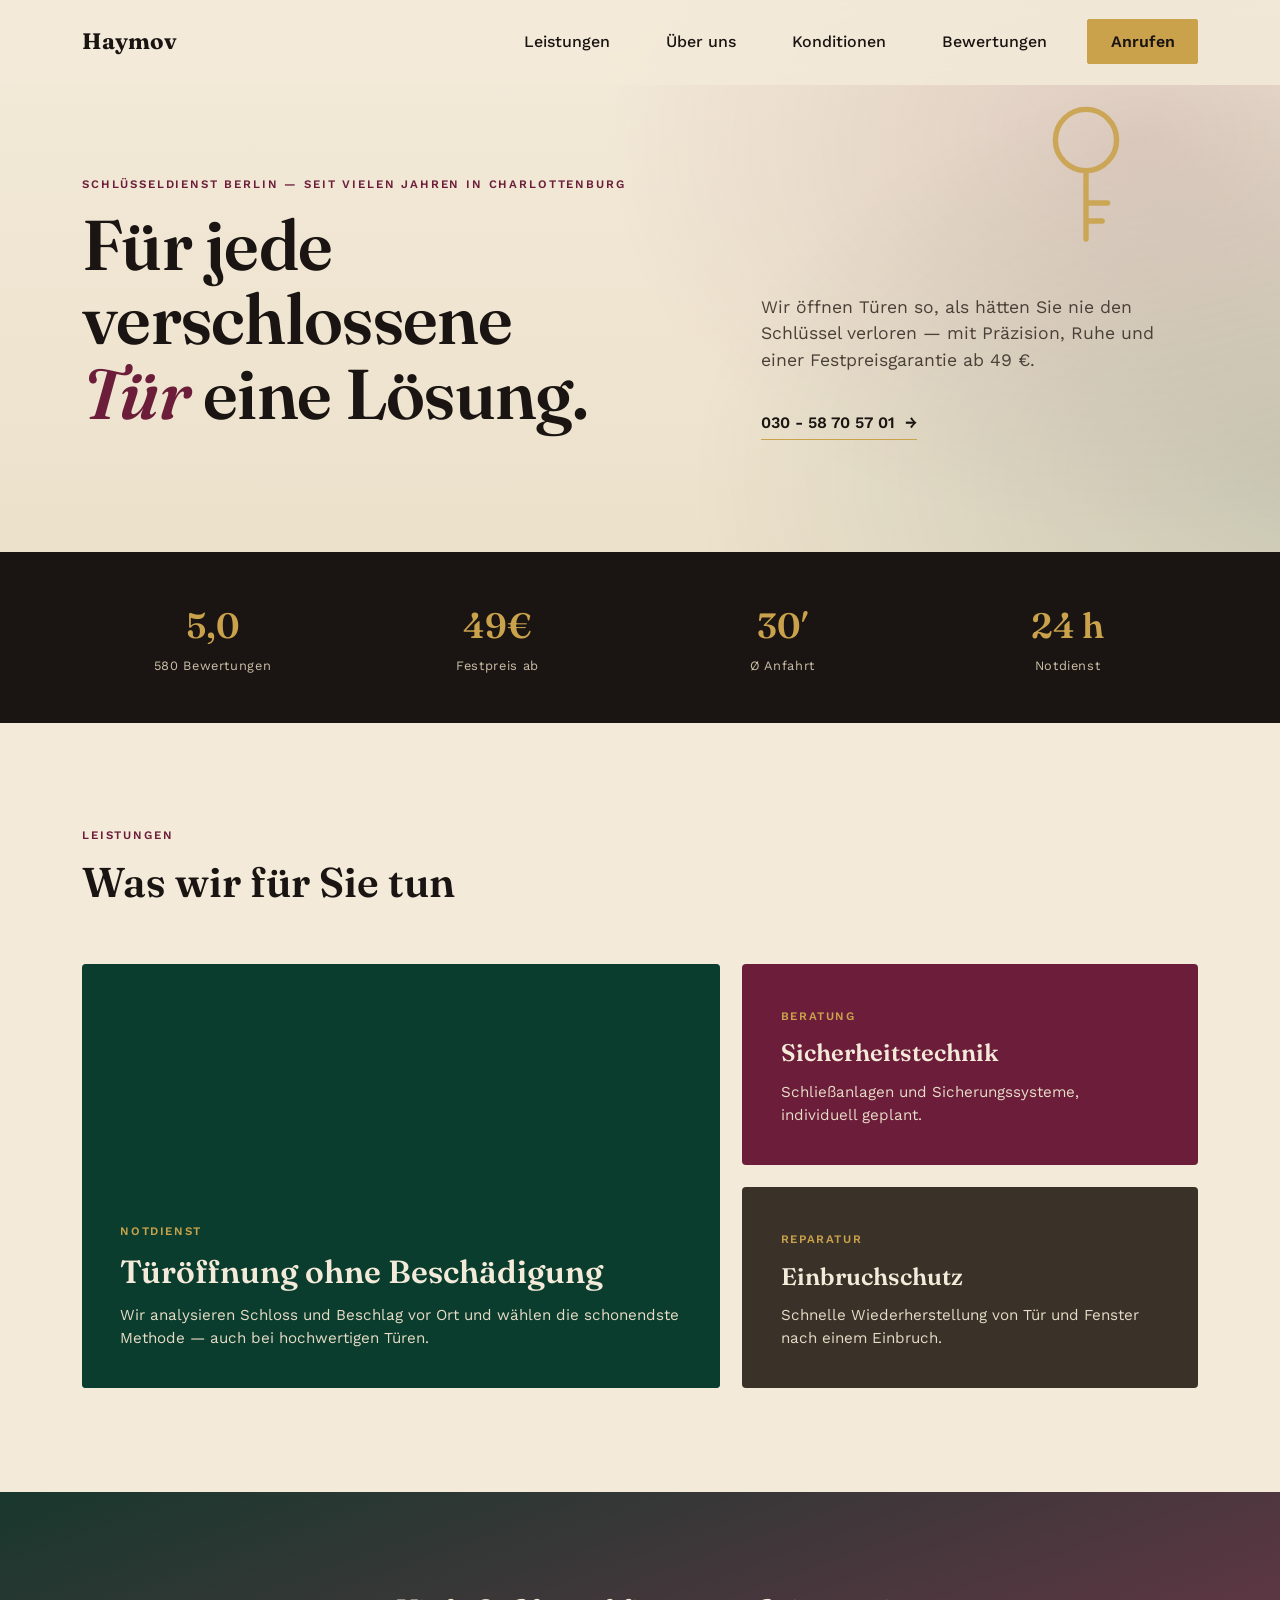
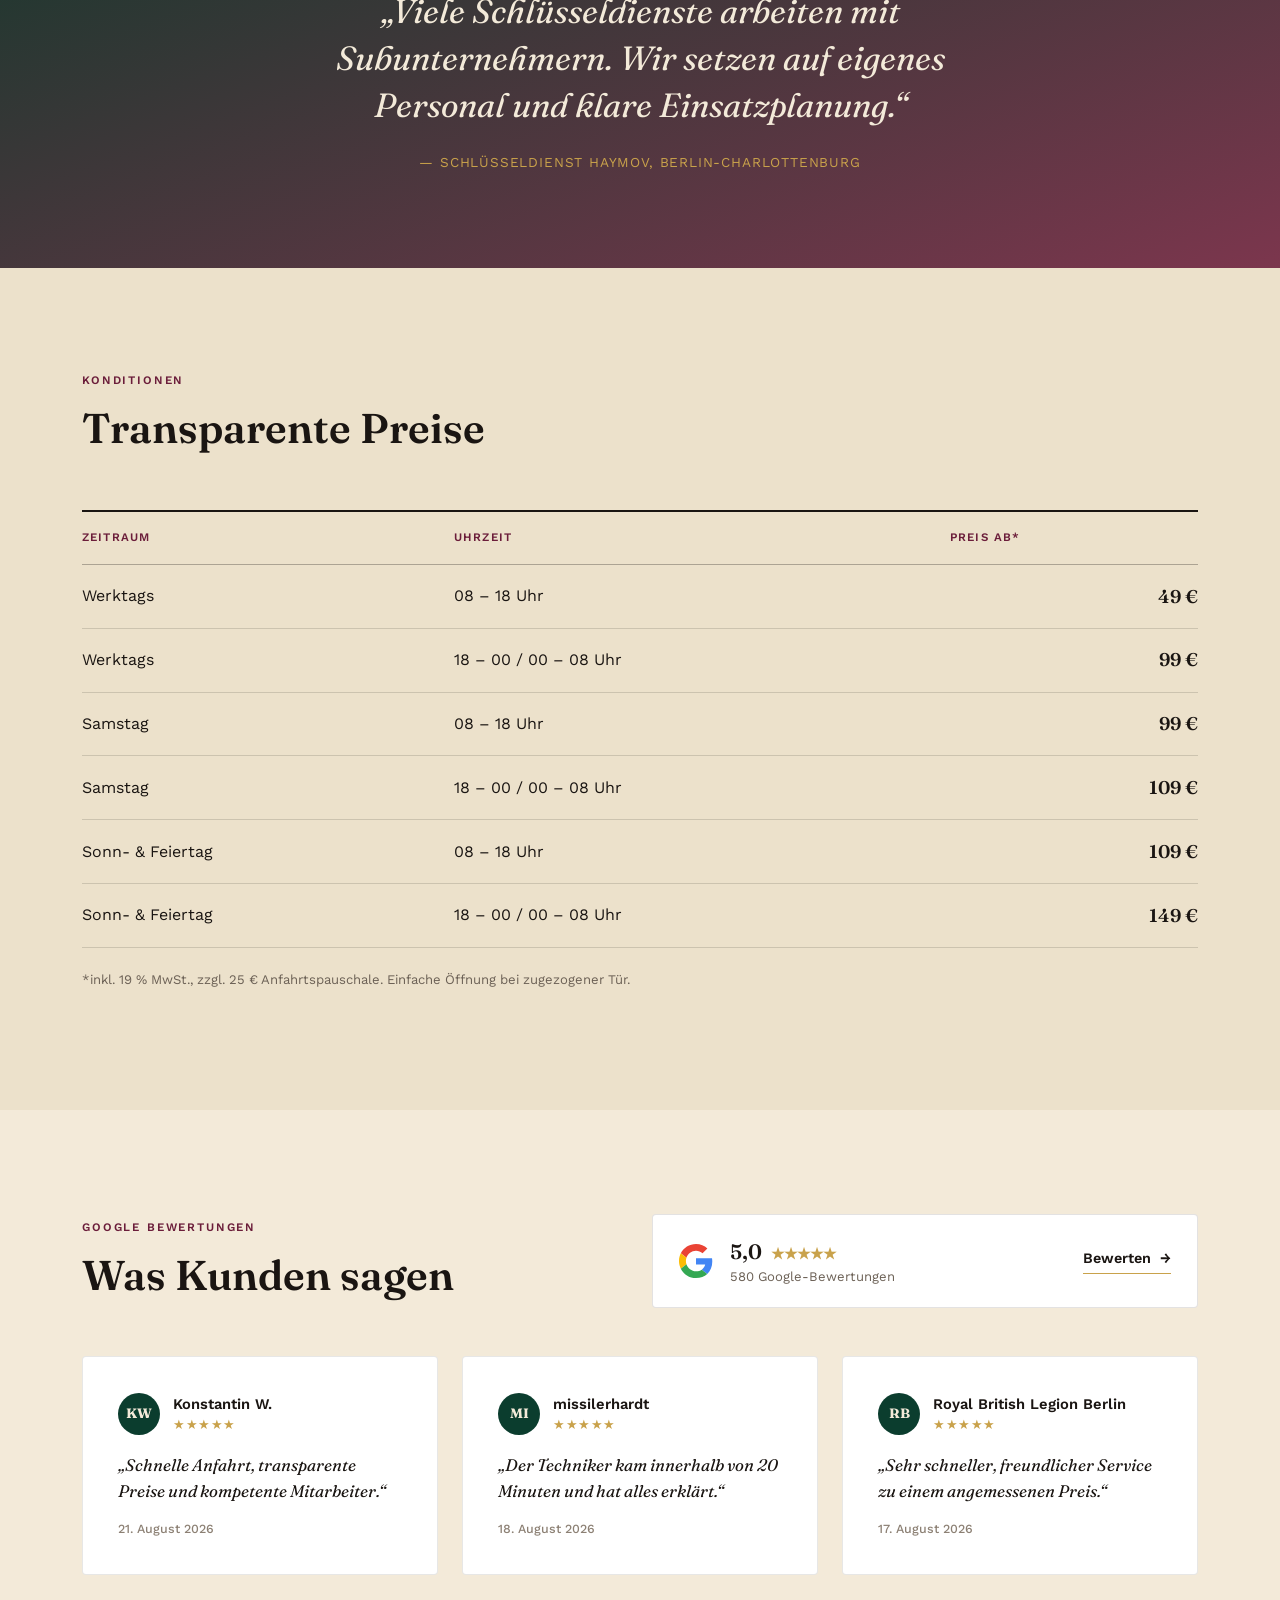
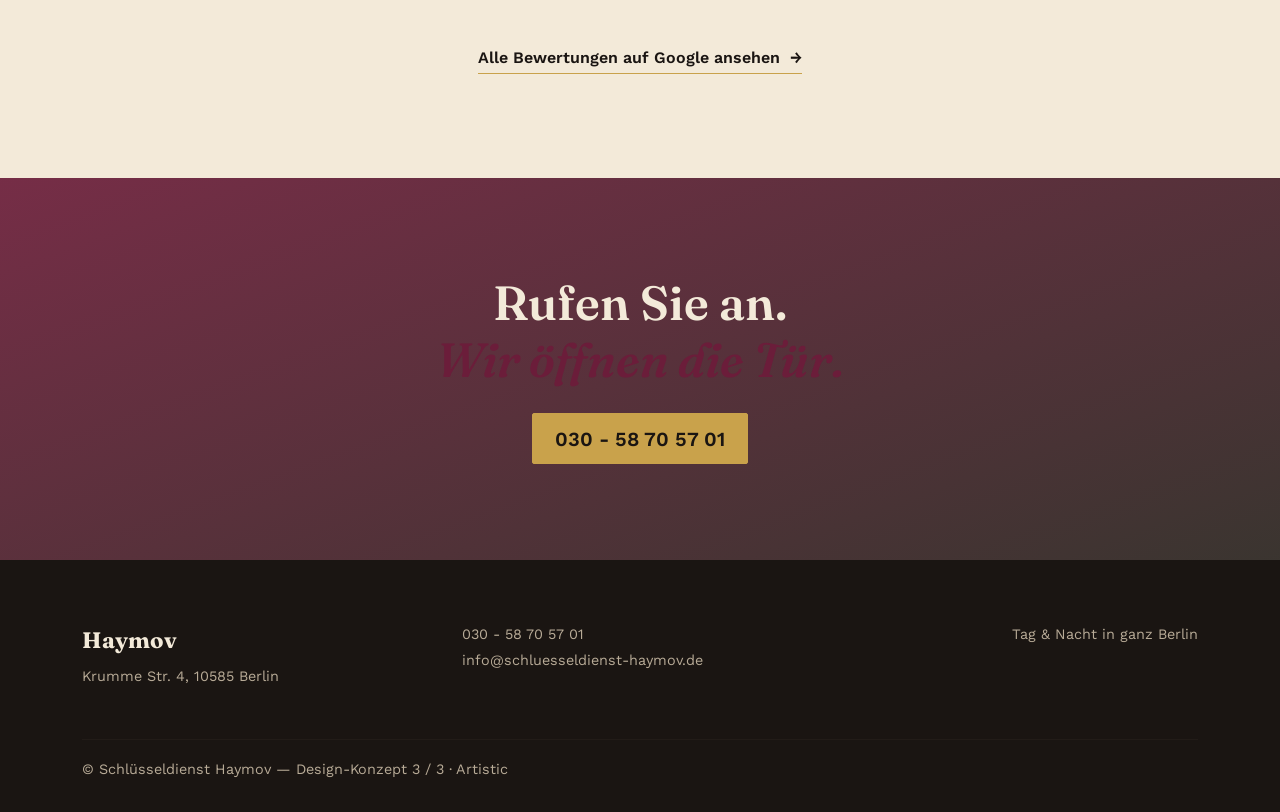
==== index.html @ ad220ab3 "Add files via upload" ====
<!doctype html>
<html lang="de">
<head>
<meta charset="UTF-8">
<meta name="viewport" content="width=device-width, initial-scale=1">
<title>Haymov — Der Schlüsseldienst für Berlin</title>
<link rel="preconnect" href="https://fonts.googleapis.com">
<link href="https://fonts.googleapis.com/css2?family=Fraunces:opsz,wght@9..144,400;9..144,600;9..144,700&family=Work+Sans:wght@400;500;600&display=swap" rel="stylesheet">
<link href="https://cdn.jsdelivr.net/npm/bootstrap@5.3.3/dist/css/bootstrap.min.css" rel="stylesheet">
<link rel="stylesheet" href="style.css">
</head>
<body>

<nav class="navbar navbar-expand-lg fixed-top nav-art" id="mainNav">
  <div class="container">
    <a class="navbar-brand" href="#top">Haymov</a>
    <button class="navbar-toggler" type="button" data-bs-toggle="collapse" data-bs-target="#navMenu">
      <span class="navbar-toggler-icon"></span>
    </button>
    <div class="collapse navbar-collapse" id="navMenu">
      <ul class="navbar-nav ms-auto align-items-lg-center gap-lg-4">
        <li class="nav-item"><a class="nav-link" href="#leistungen">Leistungen</a></li>
        <li class="nav-item"><a class="nav-link" href="#geschichte">Über uns</a></li>
        <li class="nav-item"><a class="nav-link" href="#preise">Konditionen</a></li>
        <li class="nav-item"><a class="nav-link" href="#bewertungen">Bewertungen</a></li>
        <li class="nav-item"><a class="btn btn-gold" href="tel:+493058705701">Anrufen</a></li>
      </ul>
    </div>
  </div>
</nav>

<!-- HERO -->
<header id="top" class="hero-art">
  <div class="hero-art-photo" style="background-image:url('https://commons.wikimedia.org/wiki/Special:FilePath/Reichstag_Berlin.jpg?width=1800');"></div>
  <div class="hero-art-bg" id="parallaxBg"></div>
  <div class="container hero-art-inner">
    <div class="row align-items-end g-5">
      <div class="col-lg-7 fade-up">
        <p class="kicker">Schlüsseldienst Berlin — seit vielen Jahren in Charlottenburg</p>
        <h1 class="display-title">Für jede<br>verschlossene<br><em>Tür</em> eine Lösung.</h1>
      </div>
      <div class="col-lg-5 fade-up delay-1">
        <p class="hero-art-desc">Wir öffnen Türen so, als hätten Sie nie den Schlüssel verloren — mit Präzision, Ruhe und einer Festpreisgarantie ab 49&nbsp;€.</p>
        <a href="tel:+493058705701" class="link-arrow">030 - 58 70 57 01 <span>→</span></a>
      </div>
    </div>
  </div>
  <div class="hero-key-mark" aria-hidden="true">
    <svg viewBox="0 0 200 200" class="key-draw">
      <circle cx="70" cy="70" r="34" fill="none" stroke="currentColor" stroke-width="6" class="draw-path"/>
      <path d="M70 104 L70 180 M70 140 L94 140 M70 160 L88 160" fill="none" stroke="currentColor" stroke-width="6" stroke-linecap="round" class="draw-path draw-path--delay"/>
    </svg>
  </div>
</header>

<!-- MARKER STRIP -->
<section class="marker-strip">
  <div class="container">
    <div class="row text-center gy-4">
      <div class="col-6 col-md-3 fade-up"><div class="marker-num">5,0</div><div class="marker-label">580 Bewertungen</div></div>
      <div class="col-6 col-md-3 fade-up delay-1"><div class="marker-num">49€</div><div class="marker-label">Festpreis ab</div></div>
      <div class="col-6 col-md-3 fade-up delay-2"><div class="marker-num">30′</div><div class="marker-label">Ø Anfahrt</div></div>
      <div class="col-6 col-md-3 fade-up delay-3"><div class="marker-num">24 h</div><div class="marker-label">Notdienst</div></div>
    </div>
  </div>
</section>

<!-- SERVICES BENTO -->
<section id="leistungen" class="section-art">
  <div class="container">
    <div class="row mb-5">
      <div class="col-lg-6 fade-up">
        <p class="kicker">Leistungen</p>
        <h2 class="section-title-art">Was wir für Sie tun</h2>
      </div>
    </div>
    <div class="bento">
      <div class="bento-item bento-large bento-photo fade-up" style="background-image:url('https://commons.wikimedia.org/wiki/Special:FilePath/Fernsehturm,_Berlin,_160402,_ako.jpg?width=1000');">
        <div class="bento-photo-overlay"></div>
        <div class="bento-photo-content">
          <span class="bento-eyebrow">Notdienst</span>
          <h3>Türöffnung ohne Beschädigung</h3>
          <p>Wir analysieren Schloss und Beschlag vor Ort und wählen die schonendste Methode — auch bei hochwertigen Türen.</p>
        </div>
      </div>
      <div class="bento-item fade-up delay-1">
        <span class="bento-eyebrow">Beratung</span>
        <h3>Sicherheitstechnik</h3>
        <p>Schließanlagen und Sicherungssysteme, individuell geplant.</p>
      </div>
      <div class="bento-item fade-up delay-2">
        <span class="bento-eyebrow">Reparatur</span>
        <h3>Einbruchschutz</h3>
        <p>Schnelle Wiederherstellung von Tür und Fenster nach einem Einbruch.</p>
      </div>
    </div>
  </div>
</section>

<!-- STORY / QUOTE -->
<section id="geschichte" class="quote-art" style="background-image:url('https://commons.wikimedia.org/wiki/Special:FilePath/Berlin_Brandenburger_Tor_Nacht.jpg?width=1800');">
  <div class="quote-art-overlay"></div>
  <div class="container quote-art-inner">
    <div class="row justify-content-center">
      <div class="col-lg-8 text-center fade-up">
        <p class="pull-quote">„Viele Schlüsseldienste arbeiten mit Subunternehmern. Wir setzen auf eigenes Personal und klare Einsatzplanung.“</p>
        <span class="quote-attr">— Schlüsseldienst Haymov, Berlin-Charlottenburg</span>
      </div>
    </div>
  </div>
</section>

<!-- PRICING MENU -->
<section id="preise" class="section-art alt">
  <div class="container">
    <div class="row mb-5">
      <div class="col-lg-6 fade-up">
        <p class="kicker">Konditionen</p>
        <h2 class="section-title-art">Transparente Preise</h2>
      </div>
    </div>
    <div class="menu-card fade-up">
      <div class="menu-row menu-row--head">
        <span>Zeitraum</span><span>Uhrzeit</span><span>Preis ab*</span>
      </div>
      <div class="menu-row"><span>Werktags</span><span>08 – 18 Uhr</span><span class="menu-price">49&nbsp;€</span></div>
      <div class="menu-row"><span>Werktags</span><span>18 – 00 / 00 – 08 Uhr</span><span class="menu-price">99&nbsp;€</span></div>
      <div class="menu-row"><span>Samstag</span><span>08 – 18 Uhr</span><span class="menu-price">99&nbsp;€</span></div>
      <div class="menu-row"><span>Samstag</span><span>18 – 00 / 00 – 08 Uhr</span><span class="menu-price">109&nbsp;€</span></div>
      <div class="menu-row"><span>Sonn- &amp; Feiertag</span><span>08 – 18 Uhr</span><span class="menu-price">109&nbsp;€</span></div>
      <div class="menu-row"><span>Sonn- &amp; Feiertag</span><span>18 – 00 / 00 – 08 Uhr</span><span class="menu-price">149&nbsp;€</span></div>
    </div>
    <p class="menu-note fade-up">*inkl. 19&nbsp;% MwSt., zzgl. 25&nbsp;€ Anfahrtspauschale. Einfache Öffnung bei zugezogener Tür.</p>
  </div>
</section>

<!-- GOOGLE REVIEWS -->
<section id="bewertungen" class="section-art">
  <div class="container">
    <div class="row mb-5 align-items-end">
      <div class="col-lg-6 fade-up">
        <p class="kicker">Google Bewertungen</p>
        <h2 class="section-title-art">Was Kunden sagen</h2>
      </div>
      <div class="col-lg-6 fade-up delay-1">
        <div class="google-summary-art">
          <svg class="google-g" viewBox="0 0 48 48" aria-hidden="true">
            <path fill="#EA4335" d="M24 9.5c3.54 0 6.71 1.22 9.21 3.6l6.85-6.85C35.9 2.38 30.47 0 24 0 14.62 0 6.51 5.38 2.56 13.22l7.98 6.19C12.43 13.72 17.74 9.5 24 9.5z"/>
            <path fill="#4285F4" d="M46.98 24.55c0-1.57-.15-3.09-.38-4.55H24v9.02h12.94c-.58 2.9-2.26 5.36-4.78 7.18l7.73 6c4.51-4.18 7.09-10.36 7.09-17.65z"/>
            <path fill="#FBBC05" d="M10.53 28.59c-.48-1.45-.76-2.99-.76-4.59s.27-3.14.76-4.59l-7.98-6.19C.92 16.46 0 20.12 0 24c0 3.88.92 7.54 2.56 10.78l7.97-6.19z"/>
            <path fill="#34A853" d="M24 48c6.48 0 11.93-2.13 15.89-5.81l-7.73-6c-2.15 1.45-4.92 2.3-8.16 2.3-6.26 0-11.57-4.22-13.47-9.91l-7.98 6.19C6.51 42.62 14.62 48 24 48z"/>
          </svg>
          <div>
            <div class="gs-art-score">5,0 <span>★★★★★</span></div>
            <div class="gs-art-count">580 Google-Bewertungen</div>
          </div>
          <a href="https://search.google.com/local/writereview?placeid=ChIJo_2DoH9RqEcRGI7gB70TUlk" target="_blank" rel="noopener" class="link-arrow small-arrow">Bewerten <span>→</span></a>
        </div>
      </div>
    </div>
    <div class="row g-4">
      <div class="col-md-4 fade-up">
        <div class="testi-card">
          <div class="testi-head">
            <div class="testi-avatar">KW</div>
            <div>
              <div class="testi-name">Konstantin W.</div>
              <div class="testi-stars">★★★★★</div>
            </div>
          </div>
          <p>„Schnelle Anfahrt, transparente Preise und kompetente Mitarbeiter.“</p>
          <span class="testi-date">21. August 2026</span>
        </div>
      </div>
      <div class="col-md-4 fade-up delay-1">
        <div class="testi-card">
          <div class="testi-head">
            <div class="testi-avatar">MI</div>
            <div>
              <div class="testi-name">missilerhardt</div>
              <div class="testi-stars">★★★★★</div>
            </div>
          </div>
          <p>„Der Techniker kam innerhalb von 20 Minuten und hat alles erklärt.“</p>
          <span class="testi-date">18. August 2026</span>
        </div>
      </div>
      <div class="col-md-4 fade-up delay-2">
        <div class="testi-card">
          <div class="testi-head">
            <div class="testi-avatar">RB</div>
            <div>
              <div class="testi-name">Royal British Legion Berlin</div>
              <div class="testi-stars">★★★★★</div>
            </div>
          </div>
          <p>„Sehr schneller, freundlicher Service zu einem angemessenen Preis.“</p>
          <span class="testi-date">17. August 2026</span>
        </div>
      </div>
    </div>
    <div class="text-center mt-5 fade-up">
      <a href="https://search.google.com/local/reviews?placeid=ChIJo_2DoH9RqEcRGI7gB70TUlk" target="_blank" rel="noopener" class="link-arrow">Alle Bewertungen auf Google ansehen <span>→</span></a>
    </div>
  </div>
</section>

<!-- CTA -->
<section class="cta-art" style="background-image:url('https://commons.wikimedia.org/wiki/Special:FilePath/Berlin_Skyline_voll.jpg?width=1600');">
  <div class="cta-art-overlay"></div>
  <div class="container text-center fade-up cta-art-inner">
    <h2>Rufen Sie an.<br><em>Wir öffnen die Tür.</em></h2>
    <a href="tel:+493058705701" class="btn btn-gold btn-lg mt-3">030 - 58 70 57 01</a>
  </div>
</section>

<footer class="footer-art">
  <div class="container">
    <div class="row gy-4">
      <div class="col-md-4">
        <div class="navbar-brand mb-2">Haymov</div>
        <p class="fmuted-art">Krumme Str. 4, 10585 Berlin</p>
      </div>
      <div class="col-md-4">
        <p class="fmuted-art mb-1">030 - 58 70 57 01</p>
        <p class="fmuted-art">info@schluesseldienst-haymov.de</p>
      </div>
      <div class="col-md-4 text-md-end">
        <p class="fmuted-art">Tag &amp; Nacht in ganz Berlin</p>
      </div>
    </div>
    <hr>
    <p class="fmuted-art small mb-0">© Schlüsseldienst Haymov — Design-Konzept 3 / 3 · Artistic</p>
  </div>
</footer>

<script src="https://cdn.jsdelivr.net/npm/bootstrap@5.3.3/dist/js/bootstrap.bundle.min.js"></script>
<script src="script.js"></script>
</body>
</html>
---- style.css ----
:root{
  --emerald:#0b3d2e;
  --emerald-deep:#082a20;
  --burgundy:#6b1d3a;
  --gold:#c9a24b;
  --cream:#f3ead9;
  --ink:#1a1512;
}
*{box-sizing:border-box;}
html{scroll-behavior:smooth;}
body{
  background:var(--cream); color:var(--ink);
  font-family:'Work Sans',sans-serif;
}
h1,h2,h3,.display-title,.navbar-brand{font-family:'Fraunces',serif;}
em{font-style:italic; color:var(--burgundy);}

.kicker{
  text-transform:uppercase; letter-spacing:.16em; font-size:.72rem; font-weight:600;
  color:var(--burgundy); margin-bottom:.9rem;
}

/* NAV */
.nav-art{background:rgba(243,234,217,.88); backdrop-filter:blur(10px); padding:1.2rem 0; border-bottom:1px solid transparent; transition:.3s;}
.nav-art.scrolled{border-color:rgba(26,21,18,.12);}
.navbar-brand{font-weight:700; font-size:1.4rem; color:var(--ink)!important;}
.nav-link{color:var(--ink)!important; font-weight:500; margin:0 .5rem;}
.nav-link:hover{color:var(--burgundy)!important;}
.btn-gold{background:var(--gold); color:var(--ink)!important; border-radius:2px; padding:.6rem 1.4rem; font-weight:600; transition:.3s; border:1px solid var(--gold);}
.btn-gold:hover{background:transparent; color:var(--ink)!important;}

/* HERO */
.hero-art{position:relative; padding:11rem 0 7rem; overflow:hidden; background:linear-gradient(180deg,var(--cream) 0%, #ece1cb 100%);}
.hero-art-photo{
  position:absolute; inset:0; background-size:cover; background-position:center 30%;
  opacity:.16; filter:sepia(.4) saturate(1.3) hue-rotate(-10deg);
  -webkit-mask-image:linear-gradient(100deg, transparent, rgba(0,0,0,.9) 45%, rgba(0,0,0,.5) 100%);
  mask-image:linear-gradient(100deg, transparent, rgba(0,0,0,.9) 45%, rgba(0,0,0,.5) 100%);
}
.hero-art-bg{
  position:absolute; inset:-10% -10% -10% 40%;
  background:radial-gradient(ellipse at 70% 30%, rgba(107,29,58,.14), transparent 60%),
             radial-gradient(ellipse at 90% 80%, rgba(11,61,46,.16), transparent 55%);
  will-change:transform; z-index:0;
}
.hero-art-inner{position:relative; z-index:1;}
.display-title{font-size:clamp(2.4rem,5.5vw,4.4rem); font-weight:600; line-height:1.06; letter-spacing:-.01em;}
.hero-art-desc{font-size:1.1rem; color:#4a4038; max-width:420px;}
.link-arrow{display:inline-flex; align-items:center; gap:.6rem; margin-top:1.4rem; color:var(--ink); font-weight:600; text-decoration:none; border-bottom:1.5px solid var(--gold); padding-bottom:.2rem; transition:.25s;}
.link-arrow span{transition:.25s;}
.link-arrow:hover{color:var(--burgundy);}
.link-arrow:hover span{transform:translateX(6px); display:inline-block;}

.hero-key-mark{position:absolute; right:6%; top:14%; width:180px; color:var(--gold); opacity:.9; z-index:0;}
.key-draw{width:100%; overflow:visible;}
.draw-path{stroke-dasharray:220; stroke-dashoffset:220; animation:draw 2.4s ease forwards .3s;}
.draw-path--delay{animation-delay:.9s;}
@keyframes draw{to{stroke-dashoffset:0;}}

/* MARKER STRIP */
.marker-strip{background:var(--ink); color:var(--cream); padding:3rem 0;}
.marker-num{font-family:'Fraunces',serif; font-size:2.2rem; font-weight:600; color:var(--gold);}
.marker-label{font-size:.8rem; letter-spacing:.05em; color:#cbbfa9; margin-top:.2rem;}

/* SECTIONS */
.section-art{padding:6.5rem 0;}
.section-art.alt{background:#ece1cb;}
.section-title-art{font-size:clamp(1.8rem,3.5vw,2.6rem); font-weight:600;}

/* BENTO */
.bento{display:grid; grid-template-columns:1.4fr 1fr; grid-template-rows:auto auto; gap:1.4rem;}
.bento-large{grid-row:span 2;}
.bento-item{
  background:var(--emerald); color:var(--cream); border-radius:4px; padding:2.4rem;
  position:relative; overflow:hidden; transition:.35s;
}
.bento-item:nth-child(2){background:var(--burgundy);}
.bento-item:nth-child(3){background:#3a3128; color:var(--cream);}
.bento-item:hover{transform:translateY(-6px);}
.bento-photo{background-size:cover; background-position:center; position:relative; padding:0;}
.bento-photo-overlay{
  position:absolute; inset:0;
  background:linear-gradient(180deg, rgba(11,61,46,.35) 0%, rgba(11,61,46,.92) 78%);
}
.bento-photo-content{position:relative; z-index:1; padding:2.4rem; height:100%; display:flex; flex-direction:column; justify-content:flex-end;}
.bento-photo .bento-eyebrow{color:var(--gold);}
.bento-eyebrow{font-size:.72rem; letter-spacing:.14em; text-transform:uppercase; color:var(--gold); font-weight:600;}
.bento-item h3{font-size:1.5rem; margin:.8rem 0; font-weight:600;}
.bento-large h3{font-size:2rem;}
.bento-item p{color:#e7dcc7; font-size:.95rem; margin:0;}
@media(max-width:767px){.bento{grid-template-columns:1fr;} .bento-large{grid-row:auto;}}

/* QUOTE */
.quote-art{position:relative; background-size:cover; background-position:center; padding:6rem 0; overflow:hidden;}
.quote-art-overlay{
  position:absolute; inset:0;
  background:linear-gradient(160deg, rgba(8,42,32,.93), rgba(107,29,58,.88));
}
.quote-art-inner{position:relative; z-index:1; color:var(--cream);}
.pull-quote{font-family:'Fraunces',serif; font-size:clamp(1.4rem,3vw,2.1rem); font-style:italic; line-height:1.4; font-weight:400;}
.quote-attr{display:block; margin-top:1.4rem; color:var(--gold); font-size:.85rem; letter-spacing:.06em; text-transform:uppercase;}

/* MENU PRICE CARD */
.menu-card{border-top:2px solid var(--ink);}
.menu-row{display:grid; grid-template-columns:1.2fr 1.6fr .8fr; padding:1.1rem 0; border-bottom:1px solid rgba(26,21,18,.15); align-items:center;}
.menu-row--head{font-size:.72rem; text-transform:uppercase; letter-spacing:.1em; color:var(--burgundy); font-weight:600; border-bottom:1px solid rgba(26,21,18,.3);}
.menu-price{font-family:'Fraunces',serif; font-weight:600; font-size:1.15rem; text-align:right;}
.menu-note{color:#6b6055; font-size:.82rem; margin-top:1.4rem;}
@media(max-width:576px){.menu-row{grid-template-columns:1fr 1fr; row-gap:.2rem;} .menu-price{grid-column:1/3; text-align:left;}}

/* GOOGLE REVIEWS */
.google-summary-art{
  display:flex; align-items:center; gap:1.1rem; flex-wrap:wrap;
  background:#fff; border:1px solid rgba(26,21,18,.12); border-radius:4px; padding:1.3rem 1.6rem;
}
.google-summary-art .google-g{width:34px; height:34px; flex:none;}
.gs-art-score{font-family:'Fraunces',serif; font-weight:600; font-size:1.3rem;}
.gs-art-score span{color:#c9a24b; font-size:.95rem; margin-left:.3rem;}
.gs-art-count{color:#6b6055; font-size:.82rem;}
.link-arrow.small-arrow{margin-left:auto; margin-top:0; font-size:.9rem;}

.testi-card{background:#fff; border:1px solid rgba(26,21,18,.1); border-radius:4px; padding:2.2rem; height:100%; transition:.3s;}
.testi-card:hover{border-color:var(--gold); transform:translateY(-4px);}
.testi-head{display:flex; align-items:center; gap:.8rem; margin-bottom:1.1rem;}
.testi-avatar{
  width:42px; height:42px; border-radius:50%; background:var(--emerald); color:var(--cream);
  display:flex; align-items:center; justify-content:center; font-weight:700; font-size:.85rem; flex:none; font-family:'Fraunces',serif;
}
.testi-name{font-weight:600; font-size:.92rem;}
.testi-stars{color:#c9a24b; font-size:.82rem; letter-spacing:.04em;}
.testi-card p{font-family:'Fraunces',serif; font-size:1.05rem; font-style:italic; line-height:1.55;}
.testi-card span.testi-date{display:block; margin-top:1rem; font-size:.78rem; color:#8c8074; font-weight:500;}

/* CTA */
.cta-art{position:relative; background-size:cover; background-position:center; padding:6rem 0; text-align:center; overflow:hidden;}
.cta-art-overlay{position:absolute; inset:0; background:linear-gradient(160deg, rgba(107,29,58,.92), rgba(26,21,18,.85));}
.cta-art-inner{position:relative; z-index:1; color:var(--cream);}
.cta-art h2{font-size:clamp(2rem,4vw,3rem); font-weight:600; line-height:1.2;}

.footer-art{background:var(--ink); color:var(--cream); padding:4rem 0 2rem;}
.footer-art .navbar-brand{color:var(--cream)!important;}
.fmuted-art{color:#b8ab97; font-size:.9rem;}
.footer-art hr{border-color:#3a3128; margin:2.2rem 0 1.2rem;}

/* animation */
.fade-up{opacity:0; transform:translateY(26px); transition:opacity .8s ease, transform .8s ease;}
.fade-up.in{opacity:1; transform:translateY(0);}
.delay-1{transition-delay:.12s;}
.delay-2{transition-delay:.24s;}
.delay-3{transition-delay:.36s;}

@media(prefers-reduced-motion: reduce){
  .fade-up{opacity:1; transform:none;}
  .draw-path{animation:none; stroke-dashoffset:0;}
}
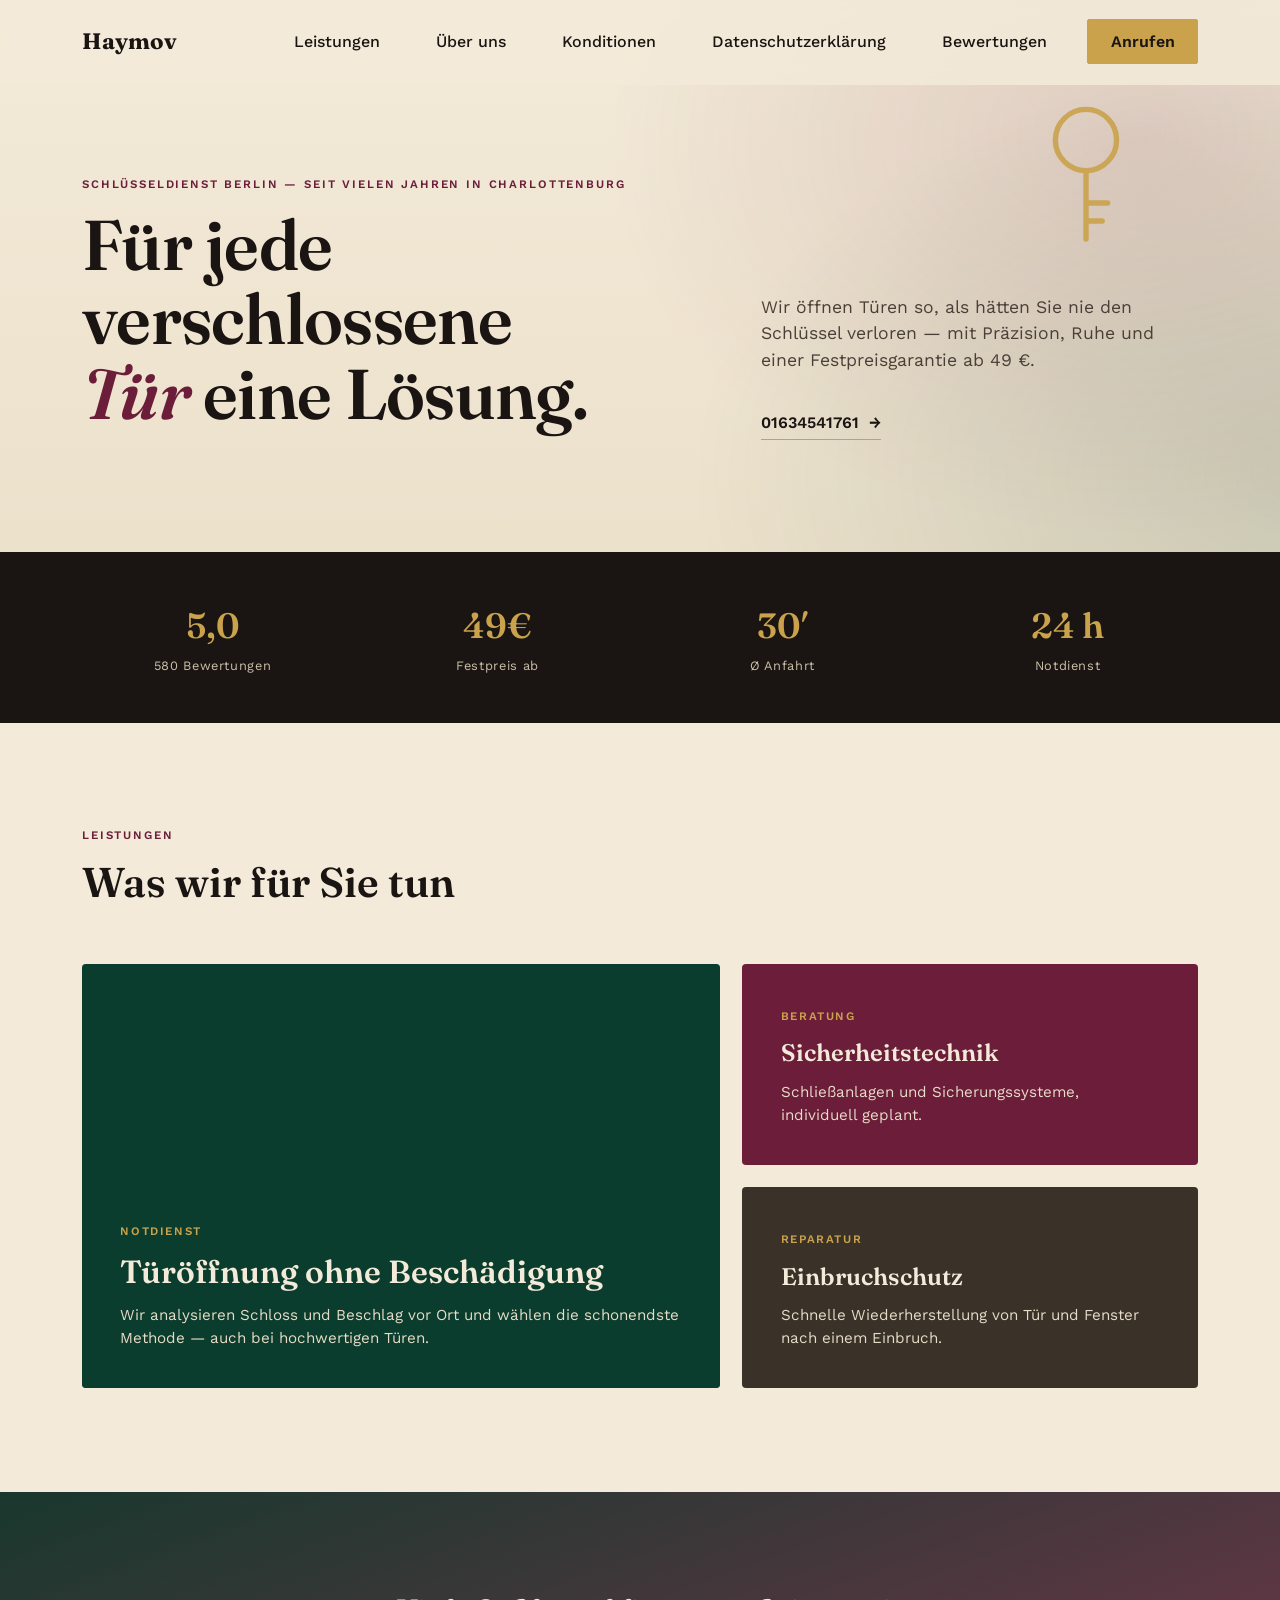
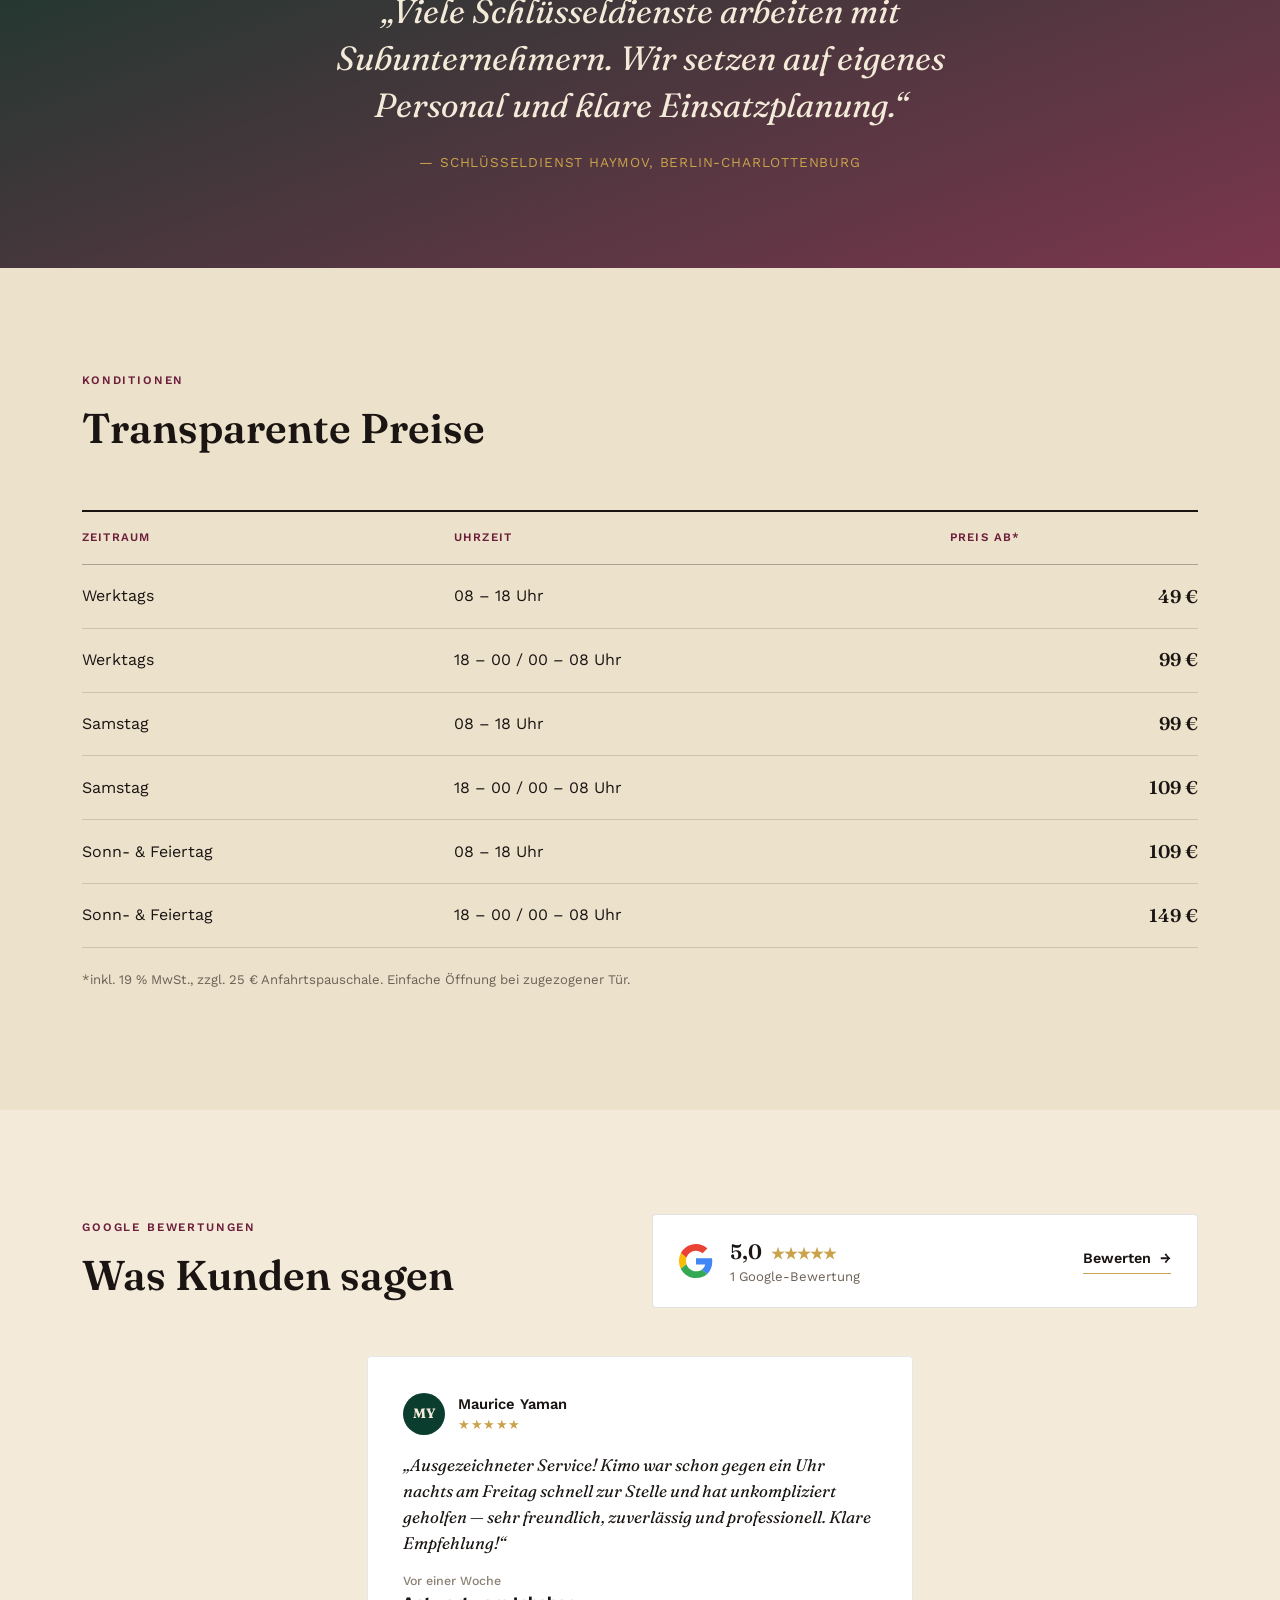
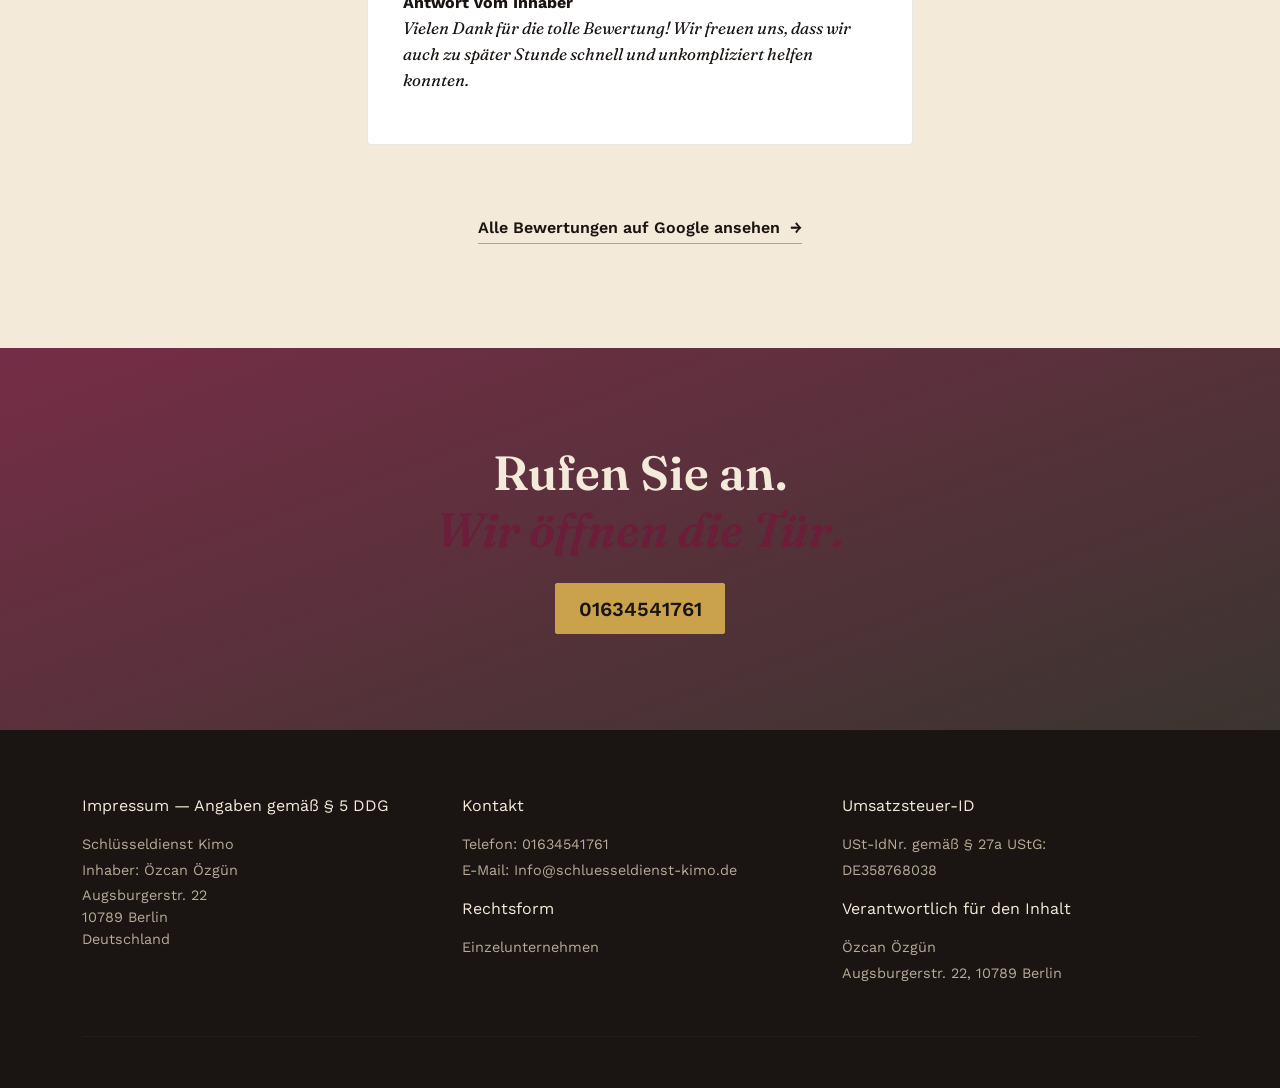
==== commit dac9cdb6: "Add files via upload" ====
--- a/index.html
+++ b/index.html
@@ -22,8 +22,9 @@
         <li class="nav-item"><a class="nav-link" href="#leistungen">Leistungen</a></li>
         <li class="nav-item"><a class="nav-link" href="#geschichte">Über uns</a></li>
         <li class="nav-item"><a class="nav-link" href="#preise">Konditionen</a></li>
+        <li class="nav-item"><a class="nav-link" href="datenschutz.html">Datenschutzerklärung</a></li>
         <li class="nav-item"><a class="nav-link" href="#bewertungen">Bewertungen</a></li>
-        <li class="nav-item"><a class="btn btn-gold" href="tel:+493058705701">Anrufen</a></li>
+        <li class="nav-item"><a class="btn btn-gold" href="tel:+4901634541761">Anrufen</a></li>
       </ul>
     </div>
   </div>
@@ -41,7 +42,7 @@
       </div>
       <div class="col-lg-5 fade-up delay-1">
         <p class="hero-art-desc">Wir öffnen Türen so, als hätten Sie nie den Schlüssel verloren — mit Präzision, Ruhe und einer Festpreisgarantie ab 49&nbsp;€.</p>
-        <a href="tel:+493058705701" class="link-arrow">030 - 58 70 57 01 <span>→</span></a>
+        <a href="tel:+4901634541761" class="link-arrow">01634541761 <span>→</span></a>
       </div>
     </div>
   </div>
@@ -152,55 +153,33 @@
           </svg>
           <div>
             <div class="gs-art-score">5,0 <span>★★★★★</span></div>
-            <div class="gs-art-count">580 Google-Bewertungen</div>
+            <div class="gs-art-count">1 Google-Bewertung</div>
           </div>
-          <a href="https://search.google.com/local/writereview?placeid=ChIJo_2DoH9RqEcRGI7gB70TUlk" target="_blank" rel="noopener" class="link-arrow small-arrow">Bewerten <span>→</span></a>
+          <a href="https://maps.app.goo.gl/bzWESpadorfNusCz7" target="_blank" rel="noopener" class="link-arrow small-arrow">Bewerten <span>→</span></a>
         </div>
       </div>
     </div>
-    <div class="row g-4">
-      <div class="col-md-4 fade-up">
+    <div class="row g-4 justify-content-center">
+      <div class="col-md-6 fade-up">
         <div class="testi-card">
           <div class="testi-head">
-            <div class="testi-avatar">KW</div>
+            <div class="testi-avatar">MY</div>
             <div>
-              <div class="testi-name">Konstantin W.</div>
+              <div class="testi-name">Maurice Yaman</div>
               <div class="testi-stars">★★★★★</div>
             </div>
           </div>
-          <p>„Schnelle Anfahrt, transparente Preise und kompetente Mitarbeiter.“</p>
-          <span class="testi-date">21. August 2026</span>
+          <p>„Ausgezeichneter Service! Kimo war schon gegen ein Uhr nachts am Freitag schnell zur Stelle und hat unkompliziert geholfen — sehr freundlich, zuverlässig und professionell. Klare Empfehlung!“</p>
+          <span class="testi-date">Vor einer Woche</span>
+          <div class="testi-owner-reply">
+            <strong>Antwort vom Inhaber</strong>
+            <p>Vielen Dank für die tolle Bewertung! Wir freuen uns, dass wir auch zu später Stunde schnell und unkompliziert helfen konnten.</p>
+          </div>
         </div>
       </div>
-      <div class="col-md-4 fade-up delay-1">
-        <div class="testi-card">
-          <div class="testi-head">
-            <div class="testi-avatar">MI</div>
-            <div>
-              <div class="testi-name">missilerhardt</div>
-              <div class="testi-stars">★★★★★</div>
-            </div>
-          </div>
-          <p>„Der Techniker kam innerhalb von 20 Minuten und hat alles erklärt.“</p>
-          <span class="testi-date">18. August 2026</span>
-        </div>
-      </div>
-      <div class="col-md-4 fade-up delay-2">
-        <div class="testi-card">
-          <div class="testi-head">
-            <div class="testi-avatar">RB</div>
-            <div>
-              <div class="testi-name">Royal British Legion Berlin</div>
-              <div class="testi-stars">★★★★★</div>
-            </div>
-          </div>
-          <p>„Sehr schneller, freundlicher Service zu einem angemessenen Preis.“</p>
-          <span class="testi-date">17. August 2026</span>
-        </div>
-      </div>
     </div>
     <div class="text-center mt-5 fade-up">
-      <a href="https://search.google.com/local/reviews?placeid=ChIJo_2DoH9RqEcRGI7gB70TUlk" target="_blank" rel="noopener" class="link-arrow">Alle Bewertungen auf Google ansehen <span>→</span></a>
+      <a href="https://maps.app.goo.gl/bzWESpadorfNusCz7" target="_blank" rel="noopener" class="link-arrow">Alle Bewertungen auf Google ansehen <span>→</span></a>
     </div>
   </div>
 </section>
@@ -210,27 +189,51 @@
   <div class="cta-art-overlay"></div>
   <div class="container text-center fade-up cta-art-inner">
     <h2>Rufen Sie an.<br><em>Wir öffnen die Tür.</em></h2>
-    <a href="tel:+493058705701" class="btn btn-gold btn-lg mt-3">030 - 58 70 57 01</a>
+    <a href="tel:+4901634541761" class="btn btn-gold btn-lg mt-3">01634541761</a>
   </div>
 </section>
 
 <footer class="footer-art">
   <div class="container">
-    <div class="row gy-4">
+    <!--    <div class="row gy-4">-->
+    <!--      <div class="col-md-4">-->
+    <!--        <div class="navbar-brand mb-2">Haymov</div>-->
+    <!--        <p class="fmuted-art">Krumme Str. 4, 10585 Berlin</p>-->
+    <!--      </div>-->
+    <!--      <div class="col-md-4">-->
+    <!--        <p class="fmuted-art mb-1">01634541761</p>-->
+    <!--        <p class="fmuted-art">Info@schluesseldienst-kimo.de</p>-->
+    <!--      </div>-->
+    <!--      <div class="col-md-4 text-md-end">-->
+    <!--        <p class="fmuted-art">Tag &amp; Nacht in ganz Berlin</p>-->
+    <!--      </div>-->
+    <!--    </div>-->
+    <!--    <hr>-->
+    <div class="row gy-4" id="impressum">
       <div class="col-md-4">
-        <div class="navbar-brand mb-2">Haymov</div>
-        <p class="fmuted-art">Krumme Str. 4, 10585 Berlin</p>
+        <p class="footer-legal-title">Impressum — Angaben gemäß § 5 DDG</p>
+        <p class="fmuted-art mb-1">Schlüsseldienst Kimo</p>
+        <p class="fmuted-art mb-1">Inhaber: Özcan Özgün</p>
+        <p class="fmuted-art">Augsburgerstr. 22<br>10789 Berlin<br>Deutschland</p>
       </div>
       <div class="col-md-4">
-        <p class="fmuted-art mb-1">030 - 58 70 57 01</p>
-        <p class="fmuted-art">info@schluesseldienst-haymov.de</p>
-      </div>
-      <div class="col-md-4 text-md-end">
-        <p class="fmuted-art">Tag &amp; Nacht in ganz Berlin</p>
+        <p class="footer-legal-title">Kontakt</p>
+        <p class="fmuted-art mb-1">Telefon: 01634541761</p>
+        <p class="fmuted-art">E-Mail: Info@schluesseldienst-kimo.de</p>
+        <p class="footer-legal-title mt-3">Rechtsform</p>
+        <p class="fmuted-art">Einzelunternehmen</p>
+      </div>
+      <div class="col-md-4">
+        <p class="footer-legal-title">Umsatzsteuer-ID</p>
+        <p class="fmuted-art mb-1">USt-IdNr. gemäß § 27a UStG:</p>
+        <p class="fmuted-art">DE358768038</p>
+        <p class="footer-legal-title mt-3">Verantwortlich für den Inhalt</p>
+        <p class="fmuted-art mb-1">Özcan Özgün</p>
+        <p class="fmuted-art">Augsburgerstr. 22, 10789 Berlin</p>
       </div>
     </div>
     <hr>
-    <p class="fmuted-art small mb-0">© Schlüsseldienst Haymov — Design-Konzept 3 / 3 · Artistic</p>
+    <!--    <p class="fmuted-art small mb-0">© Schlüsseldienst Haymov — Design-Konzept 3 / 3 · Artistic</p>-->
   </div>
 </footer>
 
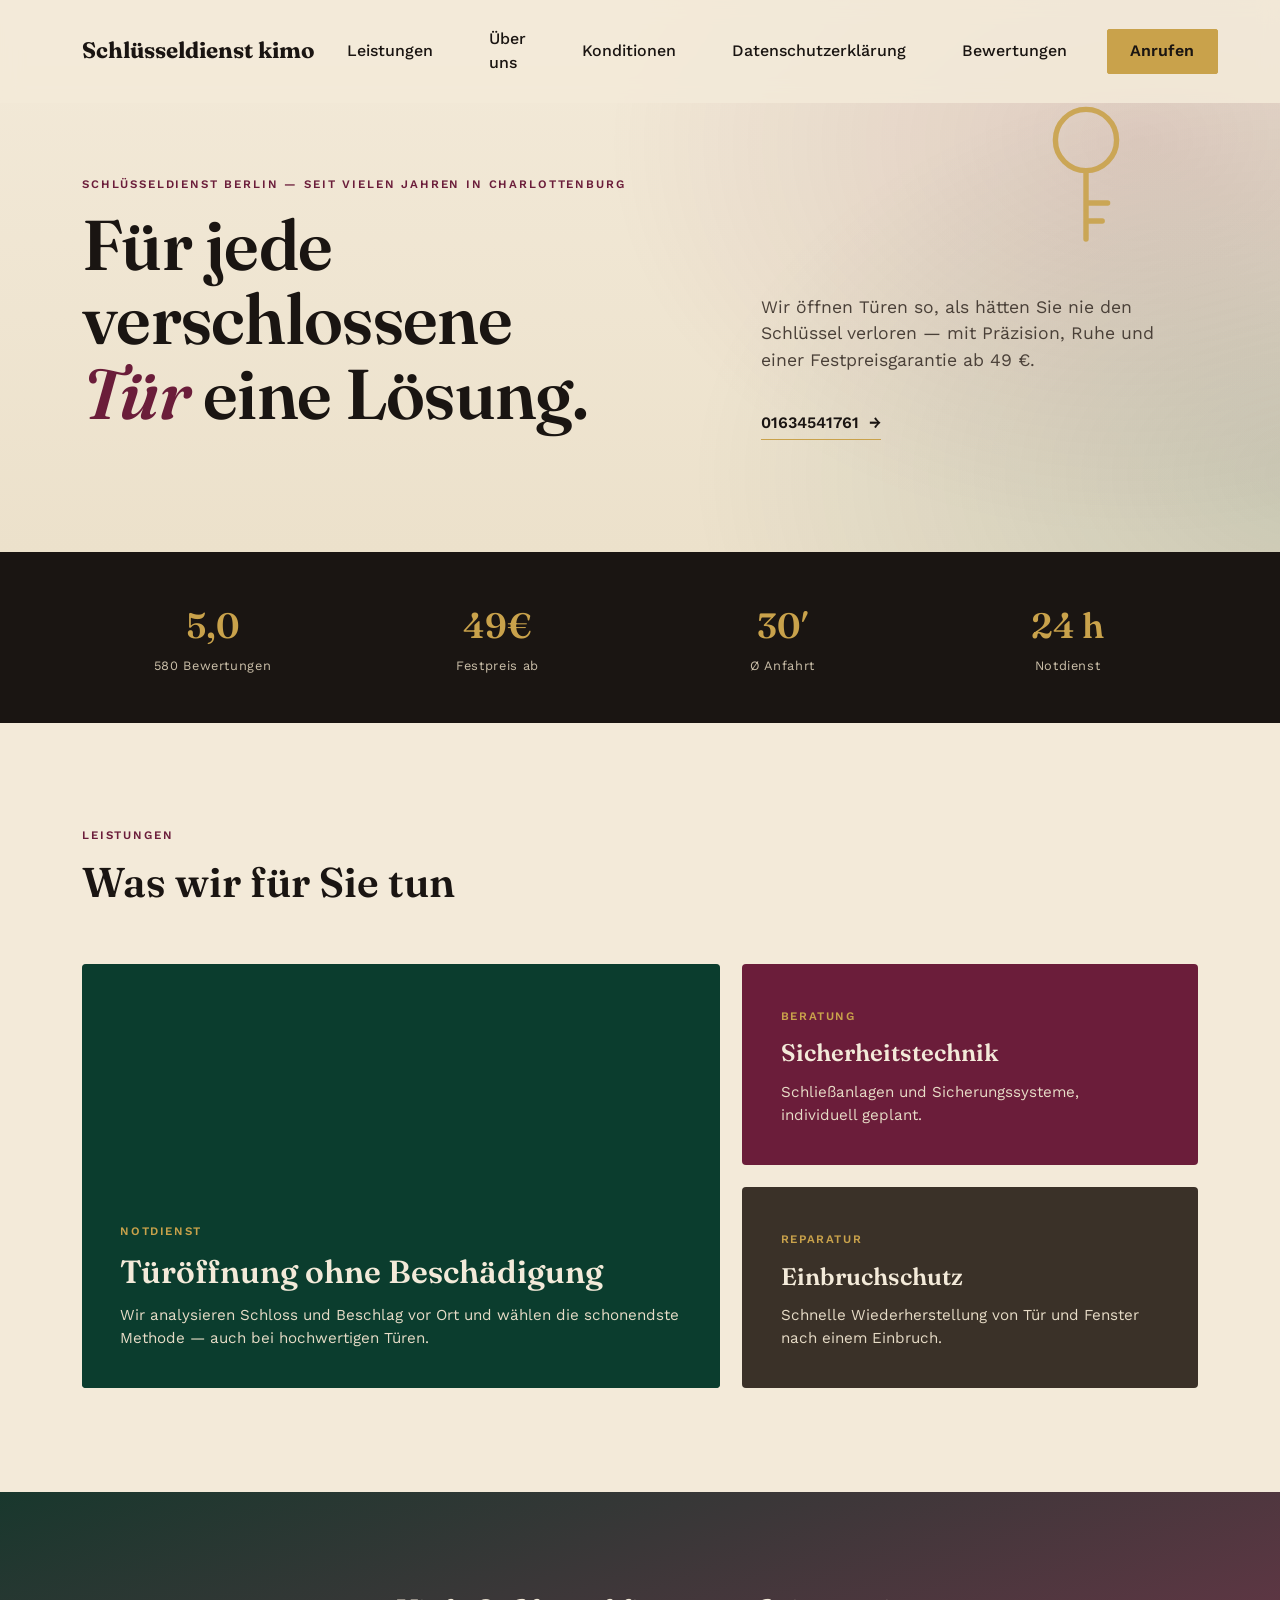
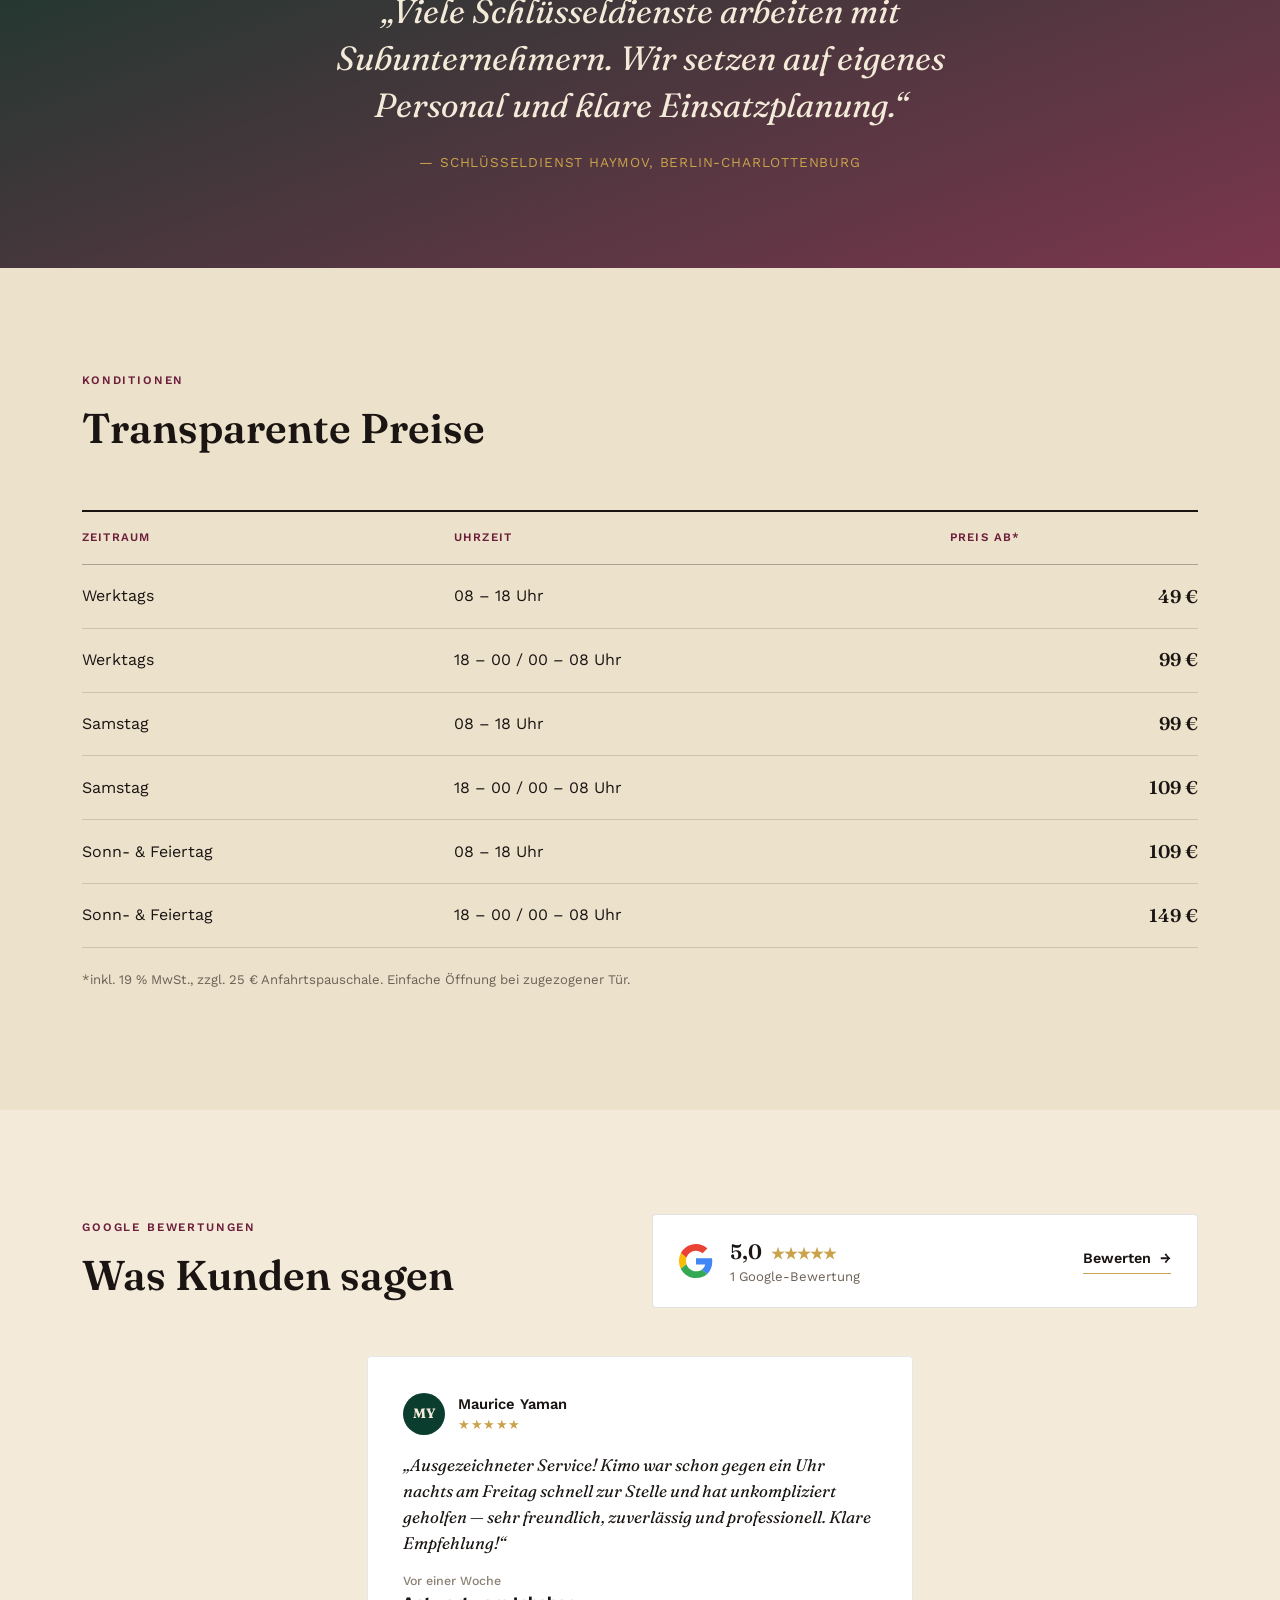
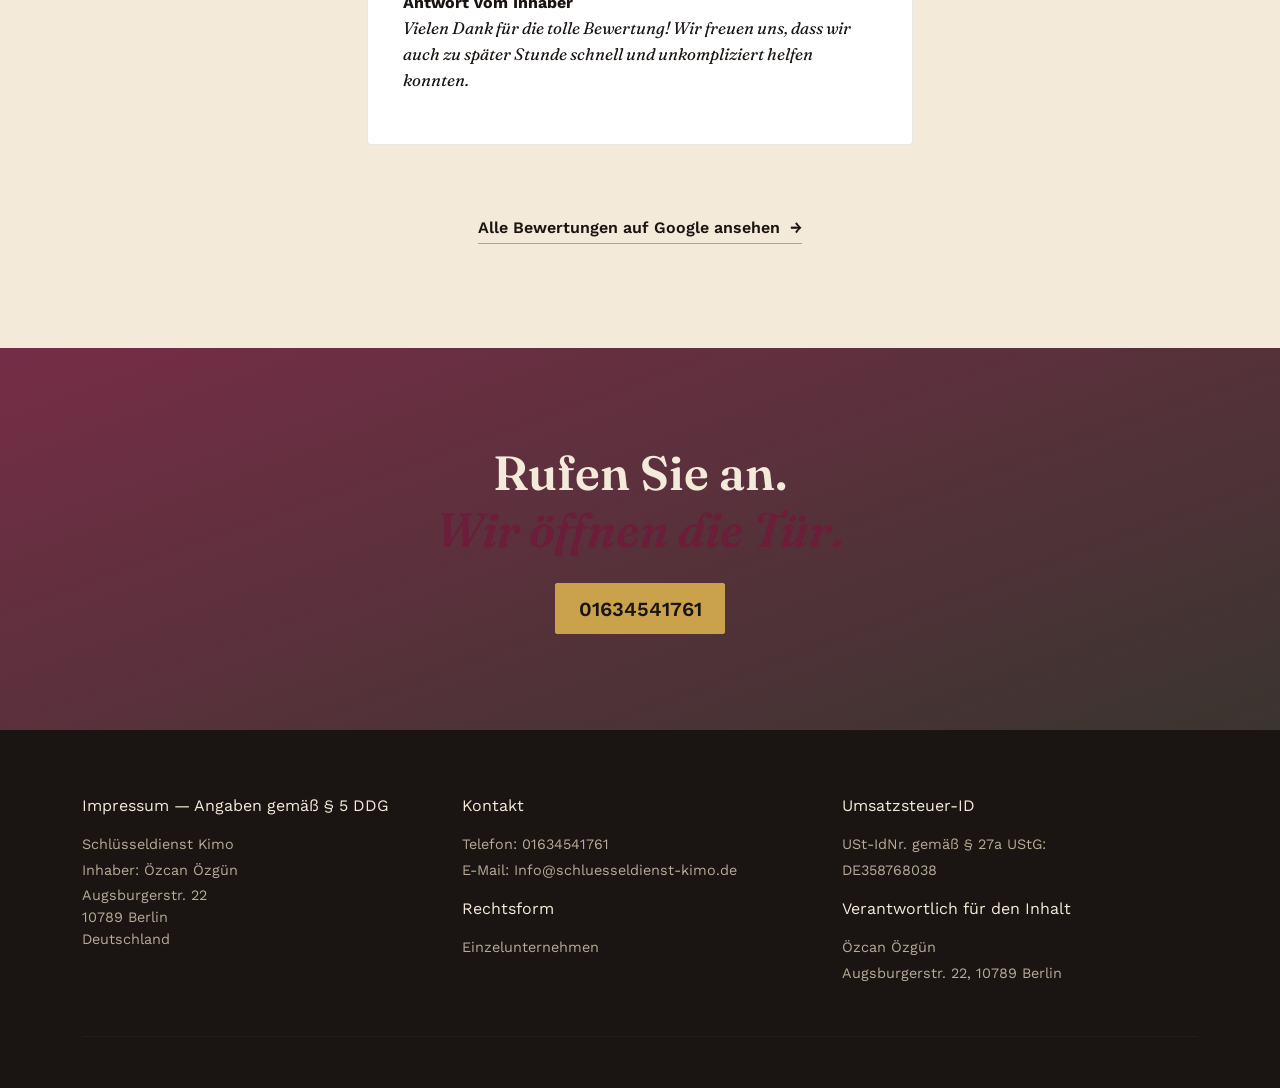
==== commit 5e8c37f1: "Update index.html" ====
--- a/index.html
+++ b/index.html
@@ -3,7 +3,7 @@
 <head>
 <meta charset="UTF-8">
 <meta name="viewport" content="width=device-width, initial-scale=1">
-<title>Haymov — Der Schlüsseldienst für Berlin</title>
+<title>Schlüsseldienst kimo — Der Schlüsseldienst für Berlin</title>
 <link rel="preconnect" href="https://fonts.googleapis.com">
 <link href="https://fonts.googleapis.com/css2?family=Fraunces:opsz,wght@9..144,400;9..144,600;9..144,700&family=Work+Sans:wght@400;500;600&display=swap" rel="stylesheet">
 <link href="https://cdn.jsdelivr.net/npm/bootstrap@5.3.3/dist/css/bootstrap.min.css" rel="stylesheet">
@@ -13,7 +13,7 @@
 
 <nav class="navbar navbar-expand-lg fixed-top nav-art" id="mainNav">
   <div class="container">
-    <a class="navbar-brand" href="#top">Haymov</a>
+    <a class="navbar-brand" href="#top">Schlüsseldienst kimo</a>
     <button class="navbar-toggler" type="button" data-bs-toggle="collapse" data-bs-target="#navMenu">
       <span class="navbar-toggler-icon"></span>
     </button>
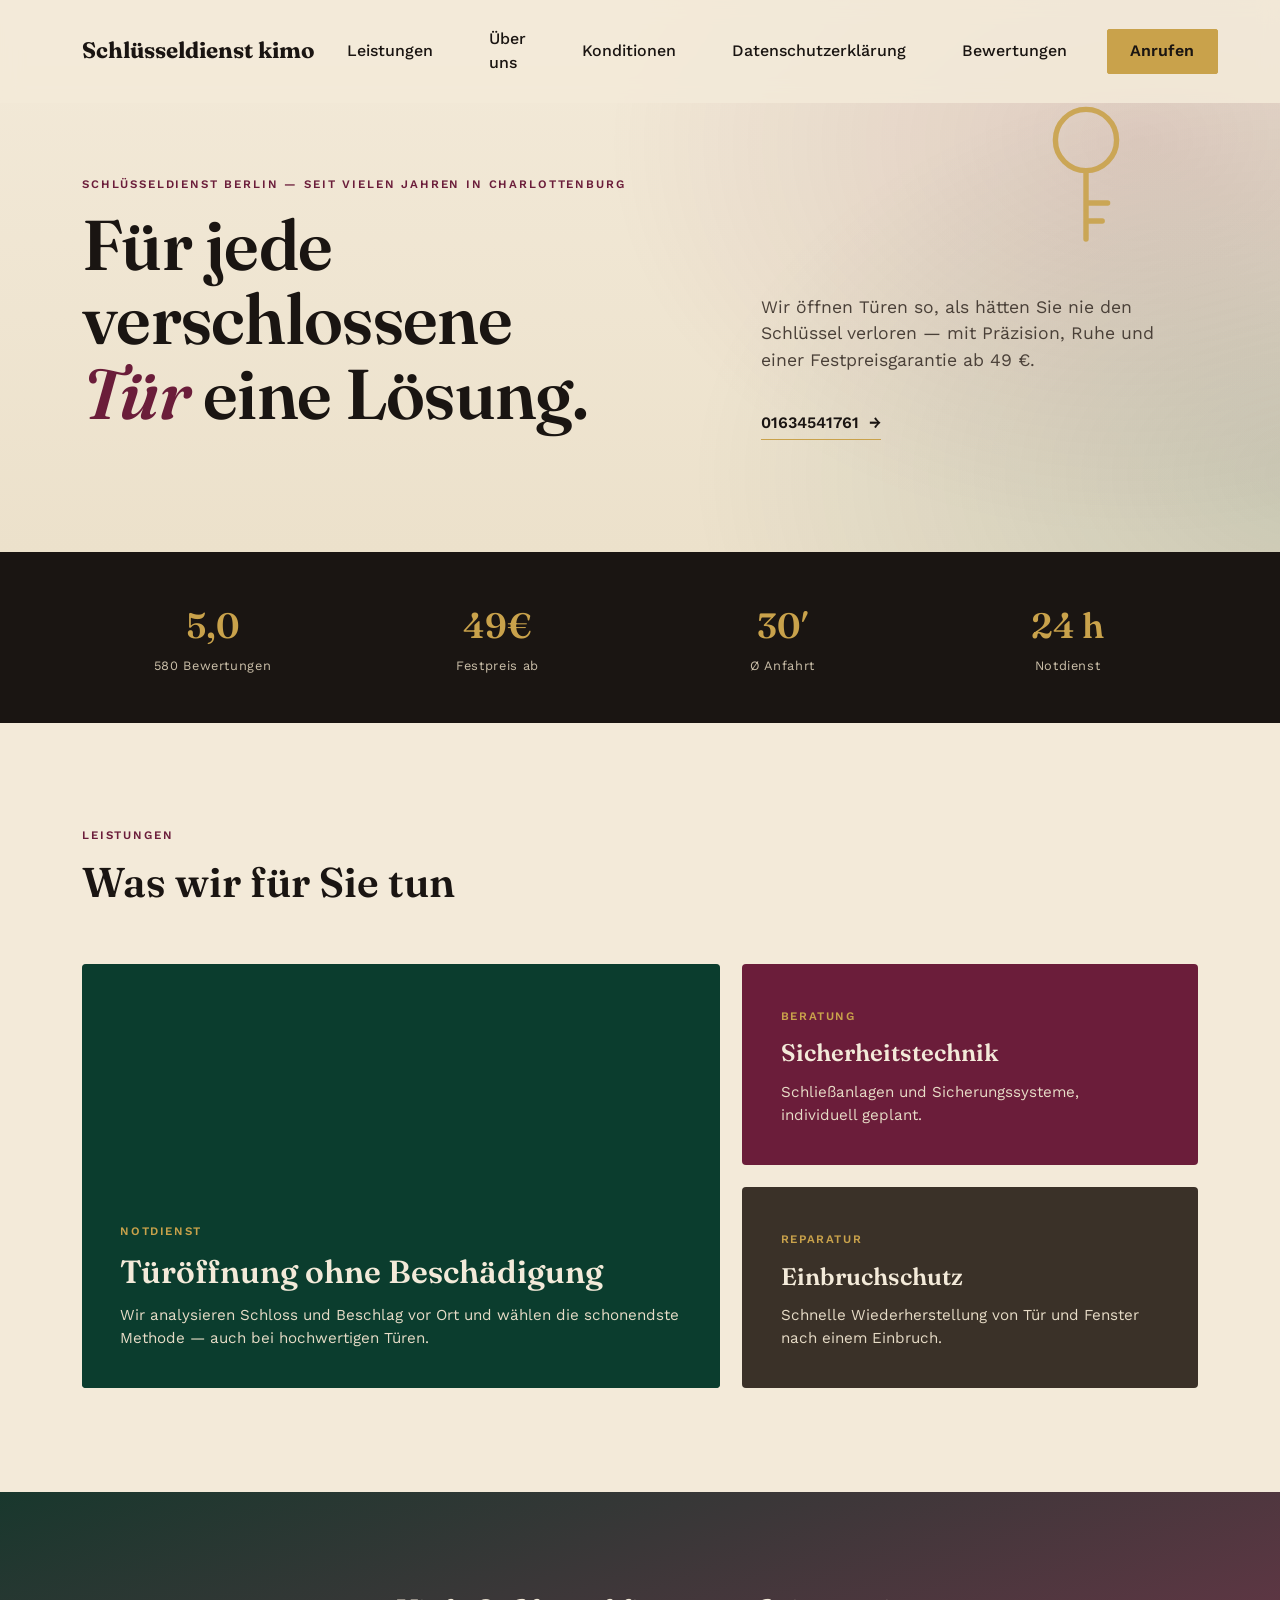
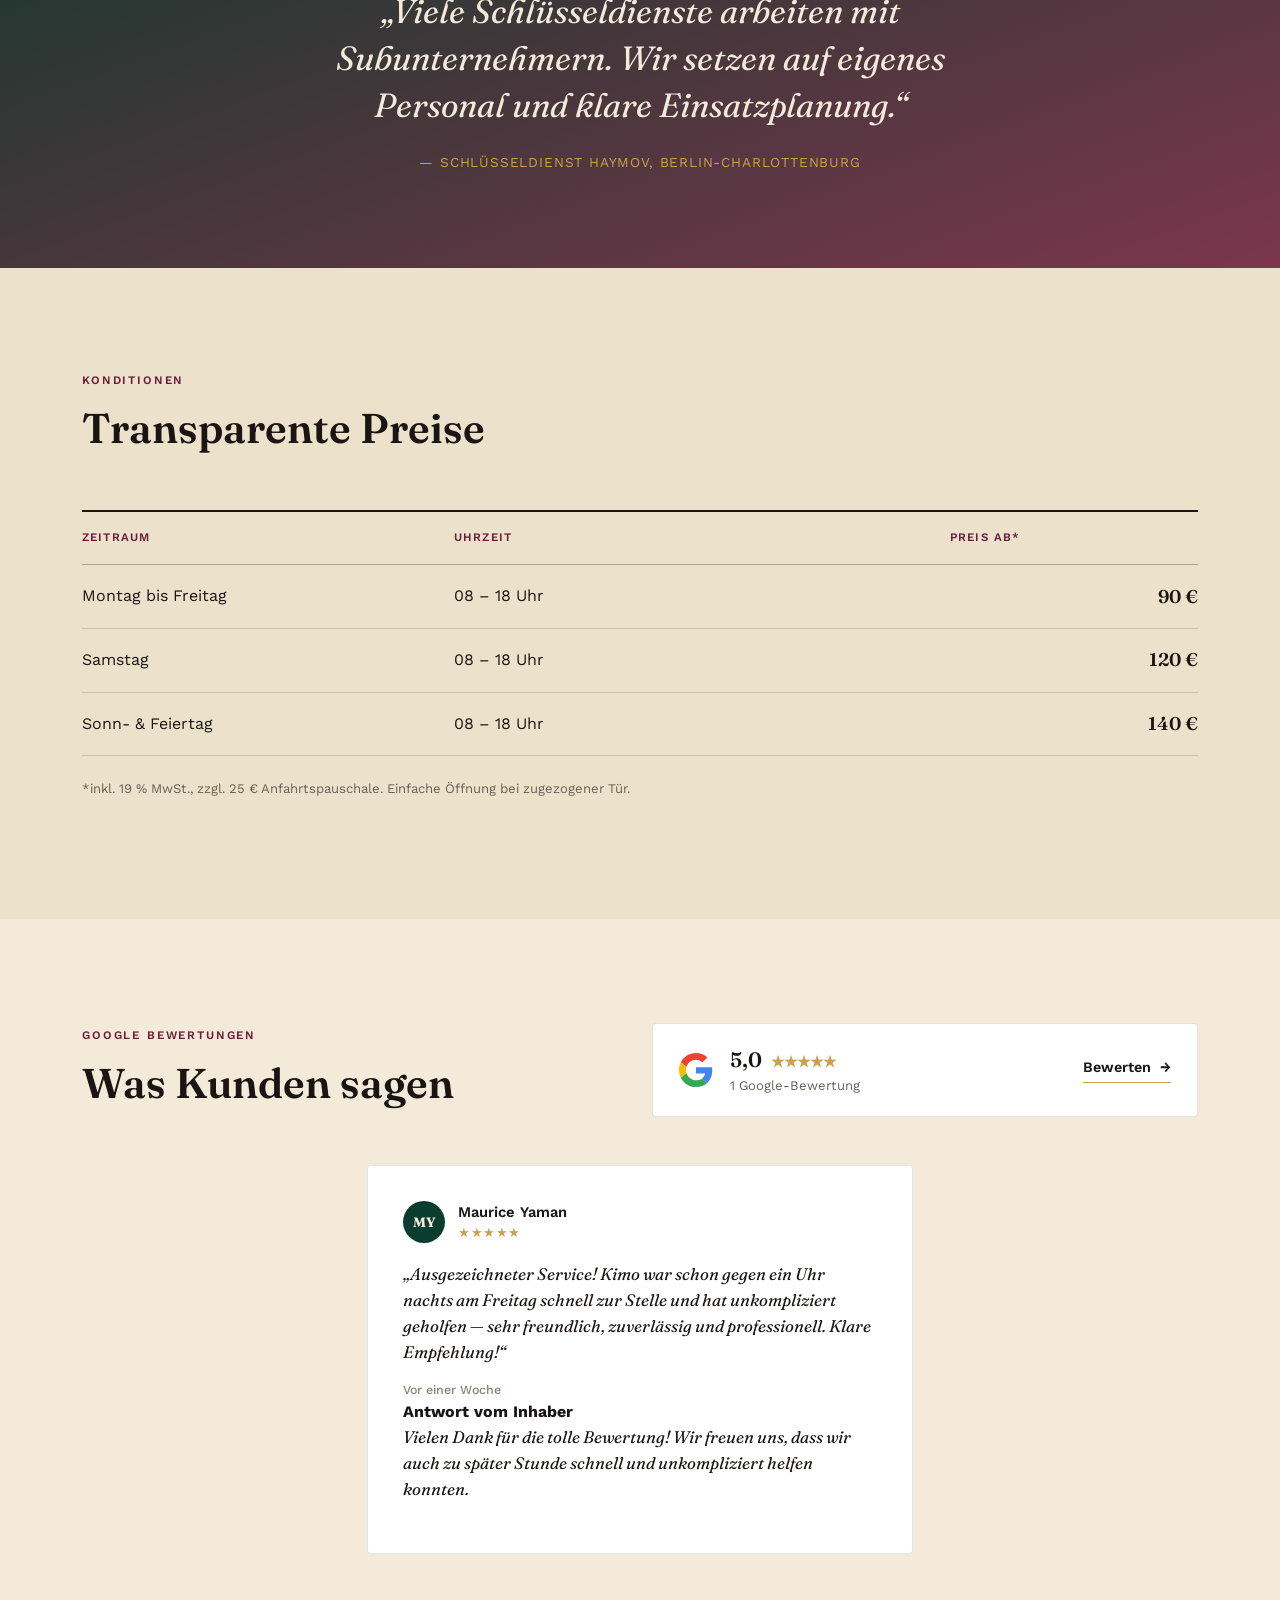
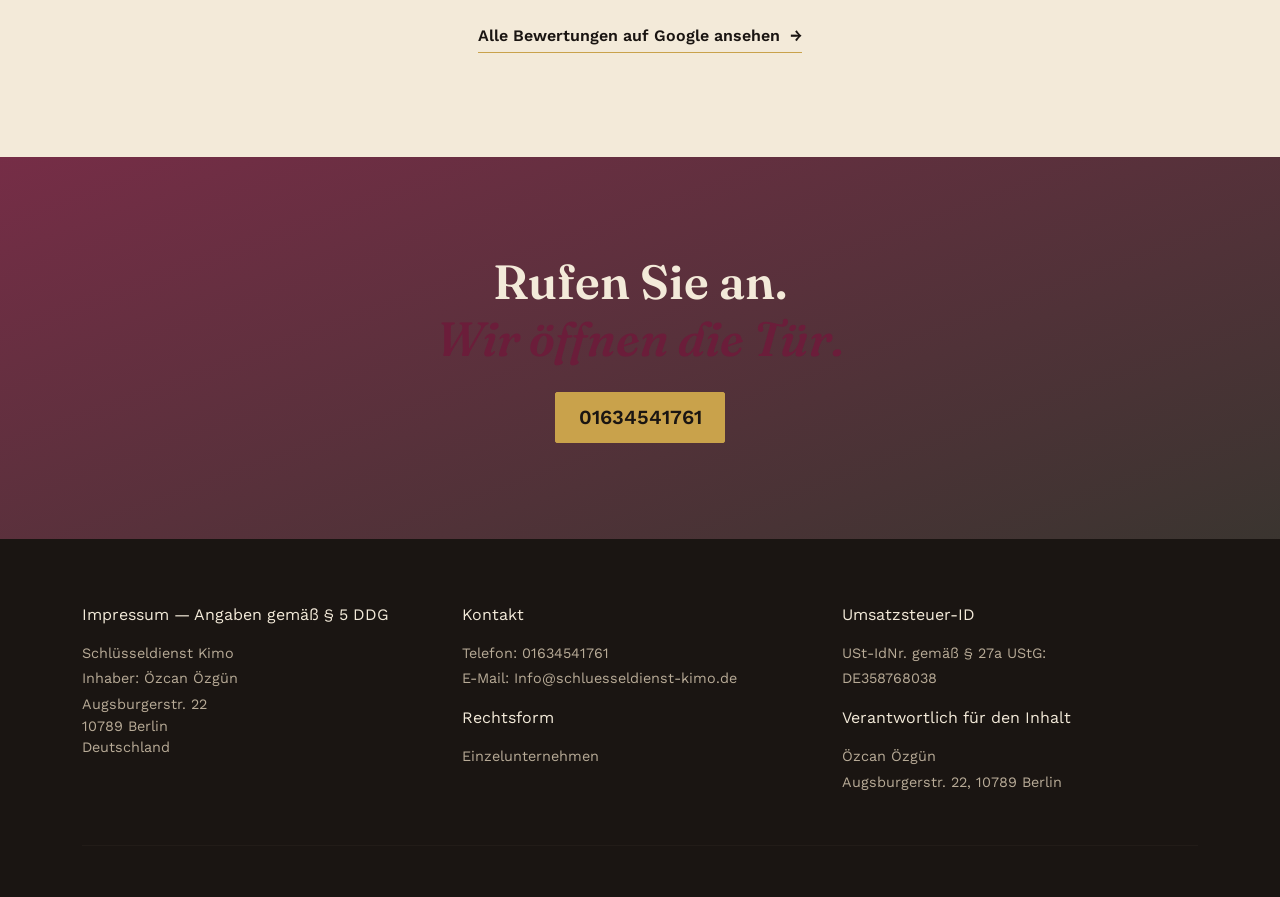
==== commit 6670fe11: "Update index.html" ====
--- a/index.html
+++ b/index.html
@@ -124,12 +124,9 @@
       <div class="menu-row menu-row--head">
         <span>Zeitraum</span><span>Uhrzeit</span><span>Preis ab*</span>
       </div>
-      <div class="menu-row"><span>Werktags</span><span>08 – 18 Uhr</span><span class="menu-price">49&nbsp;€</span></div>
-      <div class="menu-row"><span>Werktags</span><span>18 – 00 / 00 – 08 Uhr</span><span class="menu-price">99&nbsp;€</span></div>
-      <div class="menu-row"><span>Samstag</span><span>08 – 18 Uhr</span><span class="menu-price">99&nbsp;€</span></div>
-      <div class="menu-row"><span>Samstag</span><span>18 – 00 / 00 – 08 Uhr</span><span class="menu-price">109&nbsp;€</span></div>
-      <div class="menu-row"><span>Sonn- &amp; Feiertag</span><span>08 – 18 Uhr</span><span class="menu-price">109&nbsp;€</span></div>
-      <div class="menu-row"><span>Sonn- &amp; Feiertag</span><span>18 – 00 / 00 – 08 Uhr</span><span class="menu-price">149&nbsp;€</span></div>
+      <div class="menu-row"><span>Montag bis Freitag</span><span>08 – 18 Uhr</span><span class="menu-price">90&nbsp;€</span></div>
+      <div class="menu-row"><span>Samstag</span><span>08 – 18 Uhr</span><span class="menu-price">120&nbsp;€</span></div>
+      <div class="menu-row"><span>Sonn- &amp; Feiertag</span><span>08 – 18 Uhr</span><span class="menu-price">140&nbsp;€</span></div>
     </div>
     <p class="menu-note fade-up">*inkl. 19&nbsp;% MwSt., zzgl. 25&nbsp;€ Anfahrtspauschale. Einfache Öffnung bei zugezogener Tür.</p>
   </div>
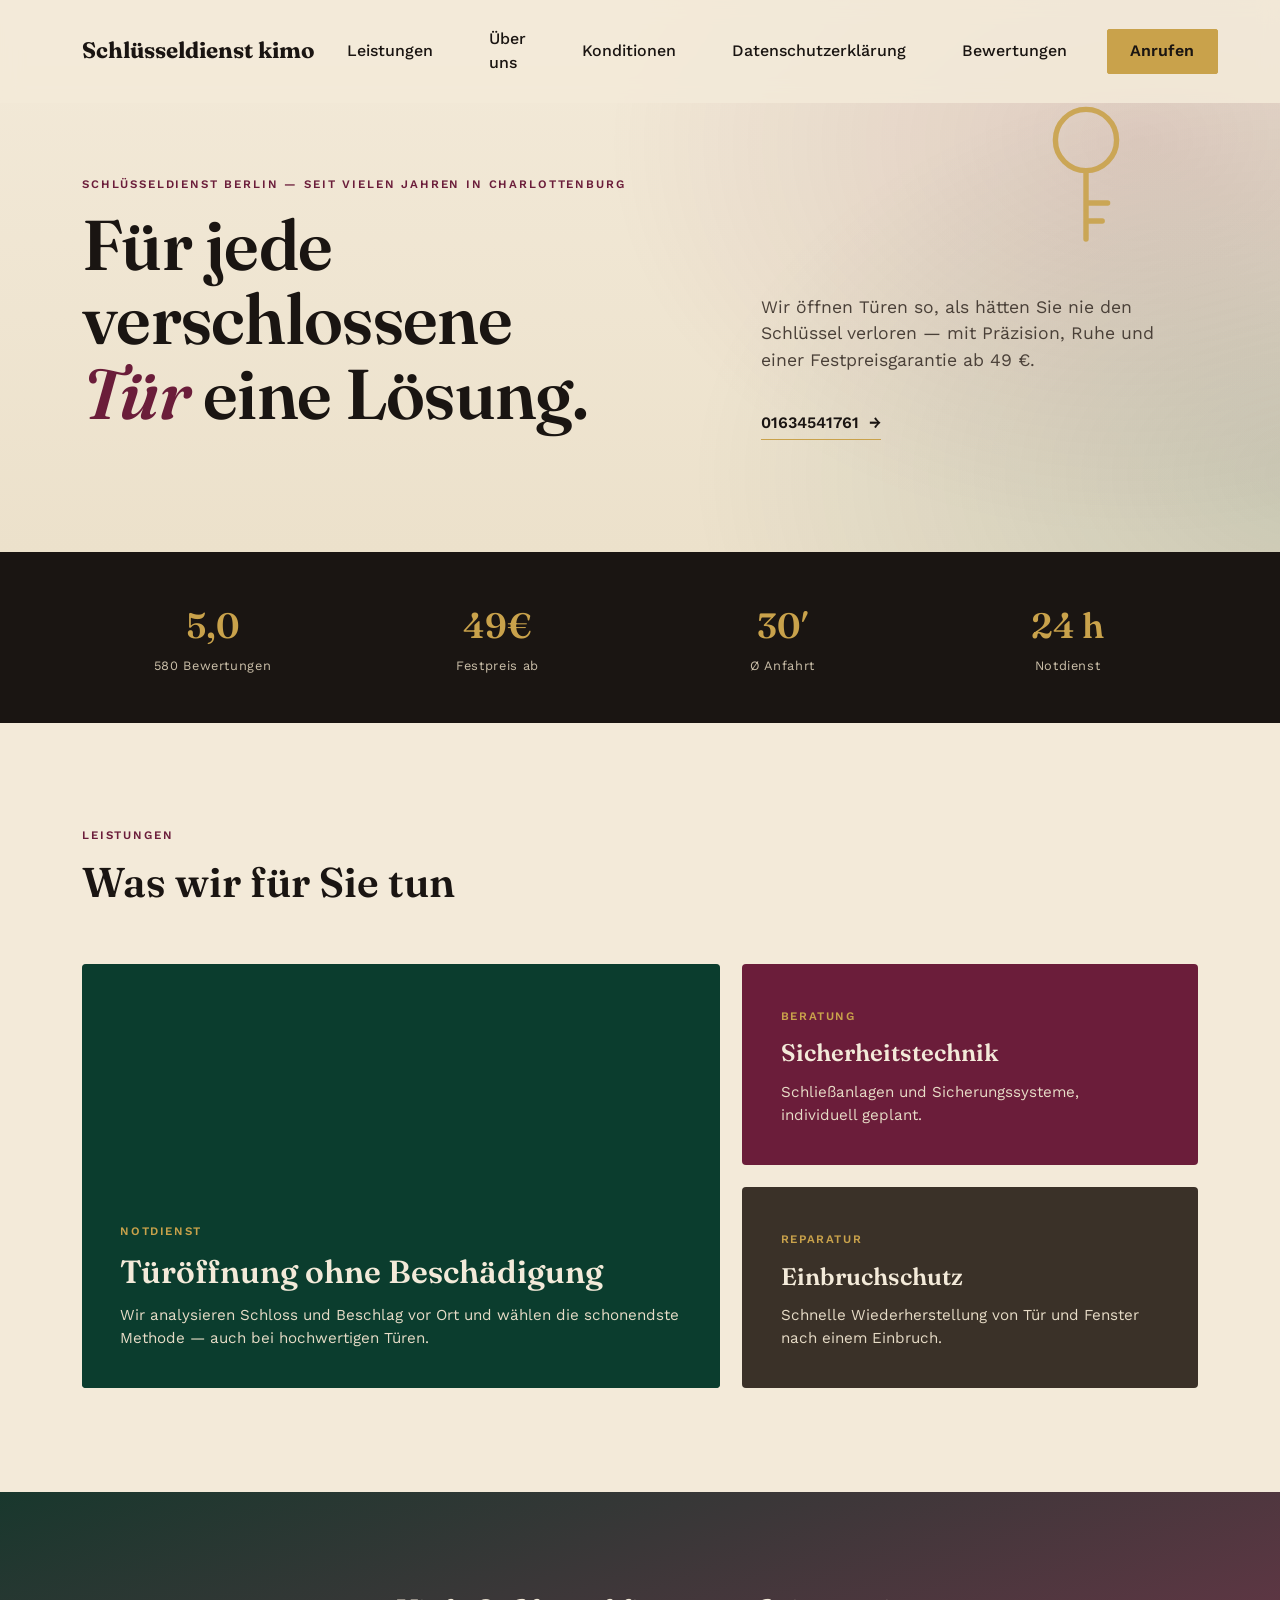
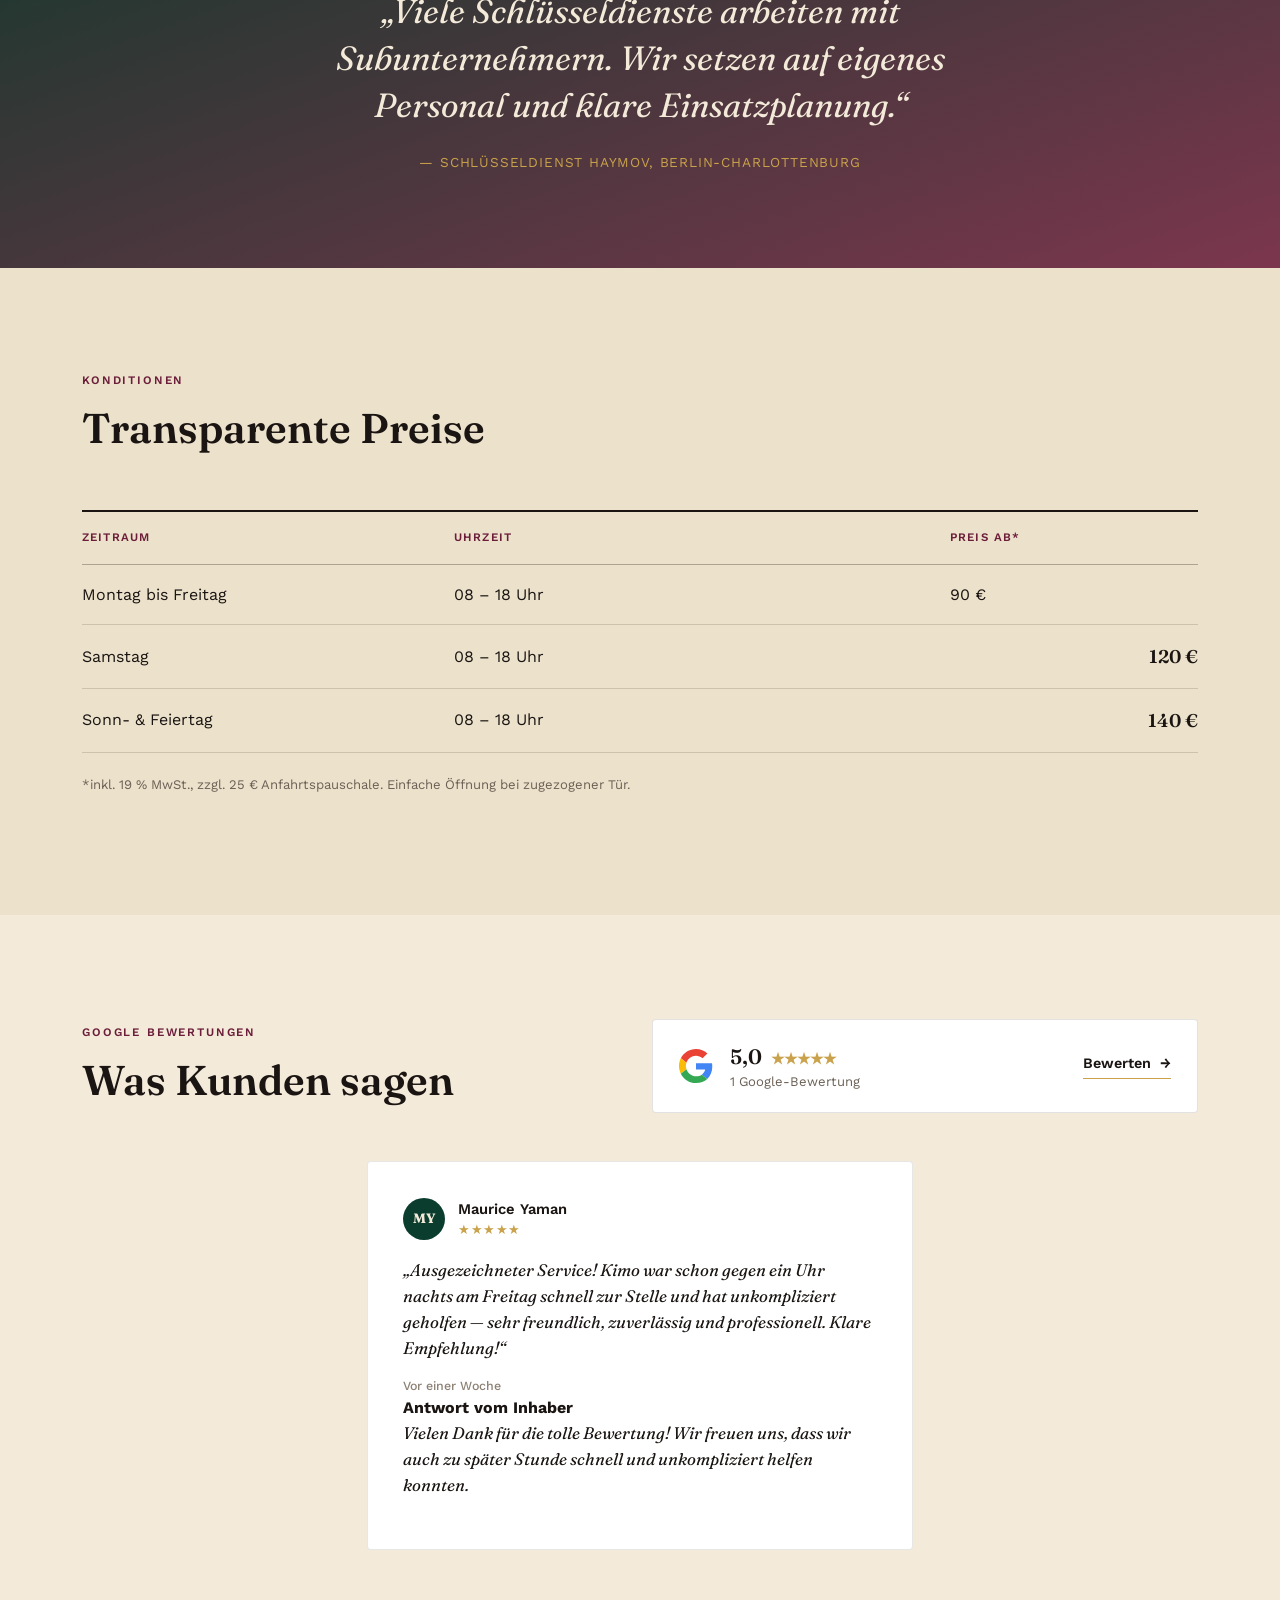
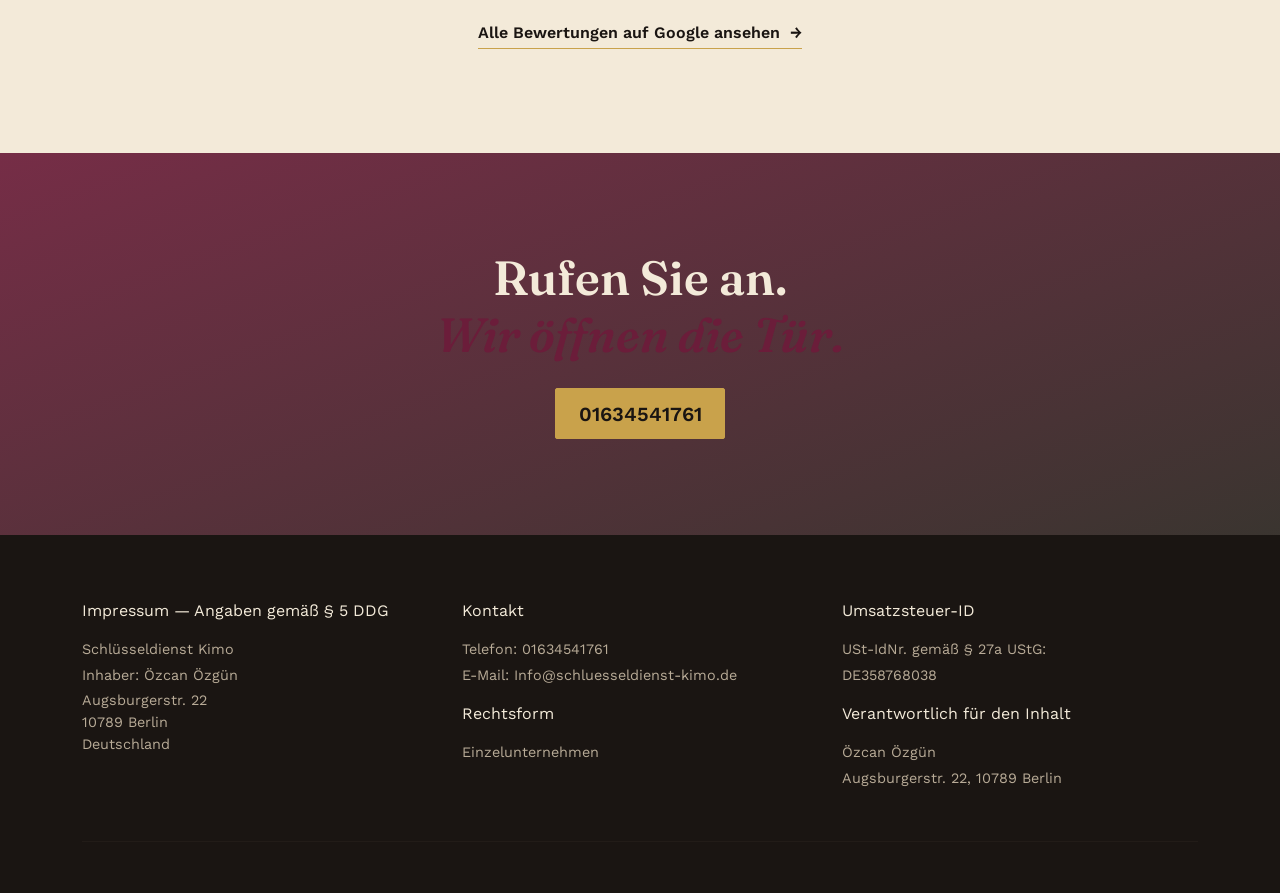
==== commit 6feb11a7: "Update index.html" ====
--- a/index.html
+++ b/index.html
@@ -124,7 +124,7 @@
       <div class="menu-row menu-row--head">
         <span>Zeitraum</span><span>Uhrzeit</span><span>Preis ab*</span>
       </div>
-      <div class="menu-row"><span>Montag bis Freitag</span><span>08 – 18 Uhr</span><span class="menu-price">90&nbsp;€</span></div>
+      <div class="menu-row"><span>Montag bis Freitag</span><span>08 – 18 Uhr</span><span>90&nbsp;€</span></div>
       <div class="menu-row"><span>Samstag</span><span>08 – 18 Uhr</span><span class="menu-price">120&nbsp;€</span></div>
       <div class="menu-row"><span>Sonn- &amp; Feiertag</span><span>08 – 18 Uhr</span><span class="menu-price">140&nbsp;€</span></div>
     </div>
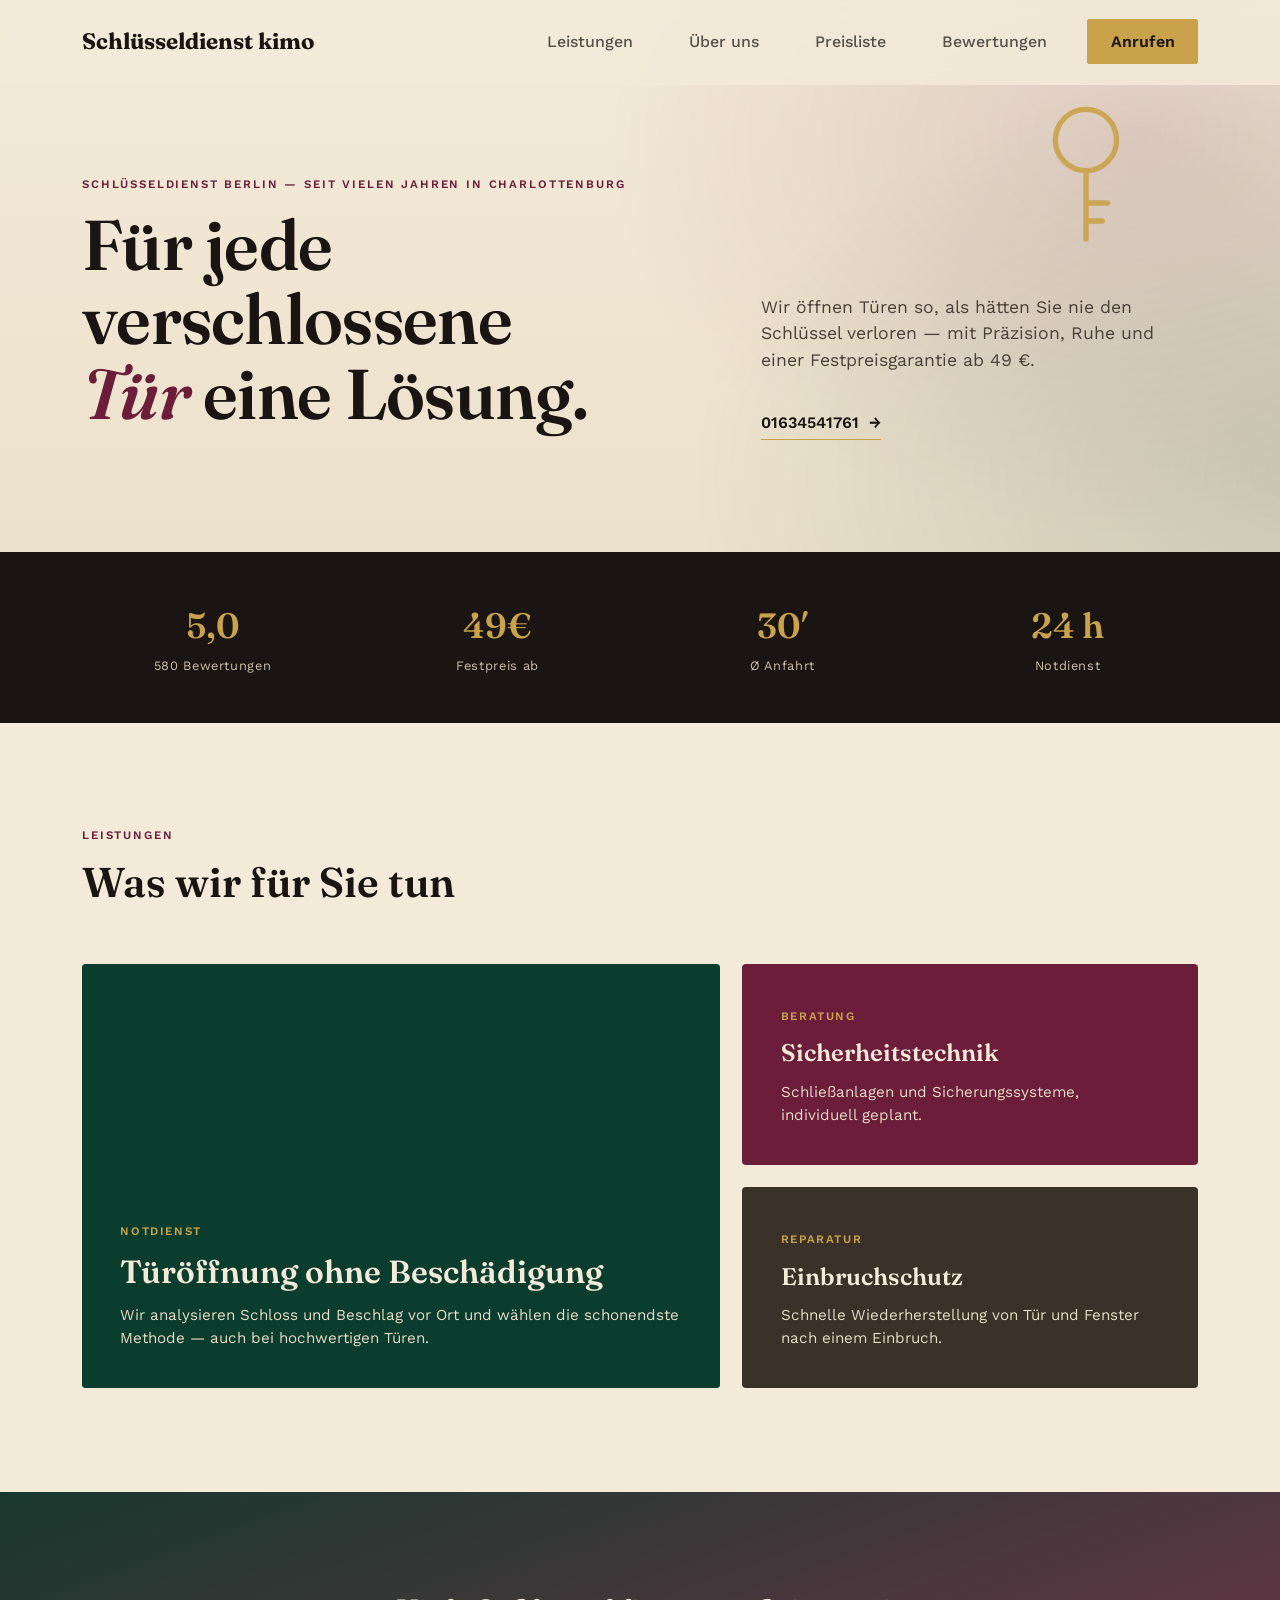
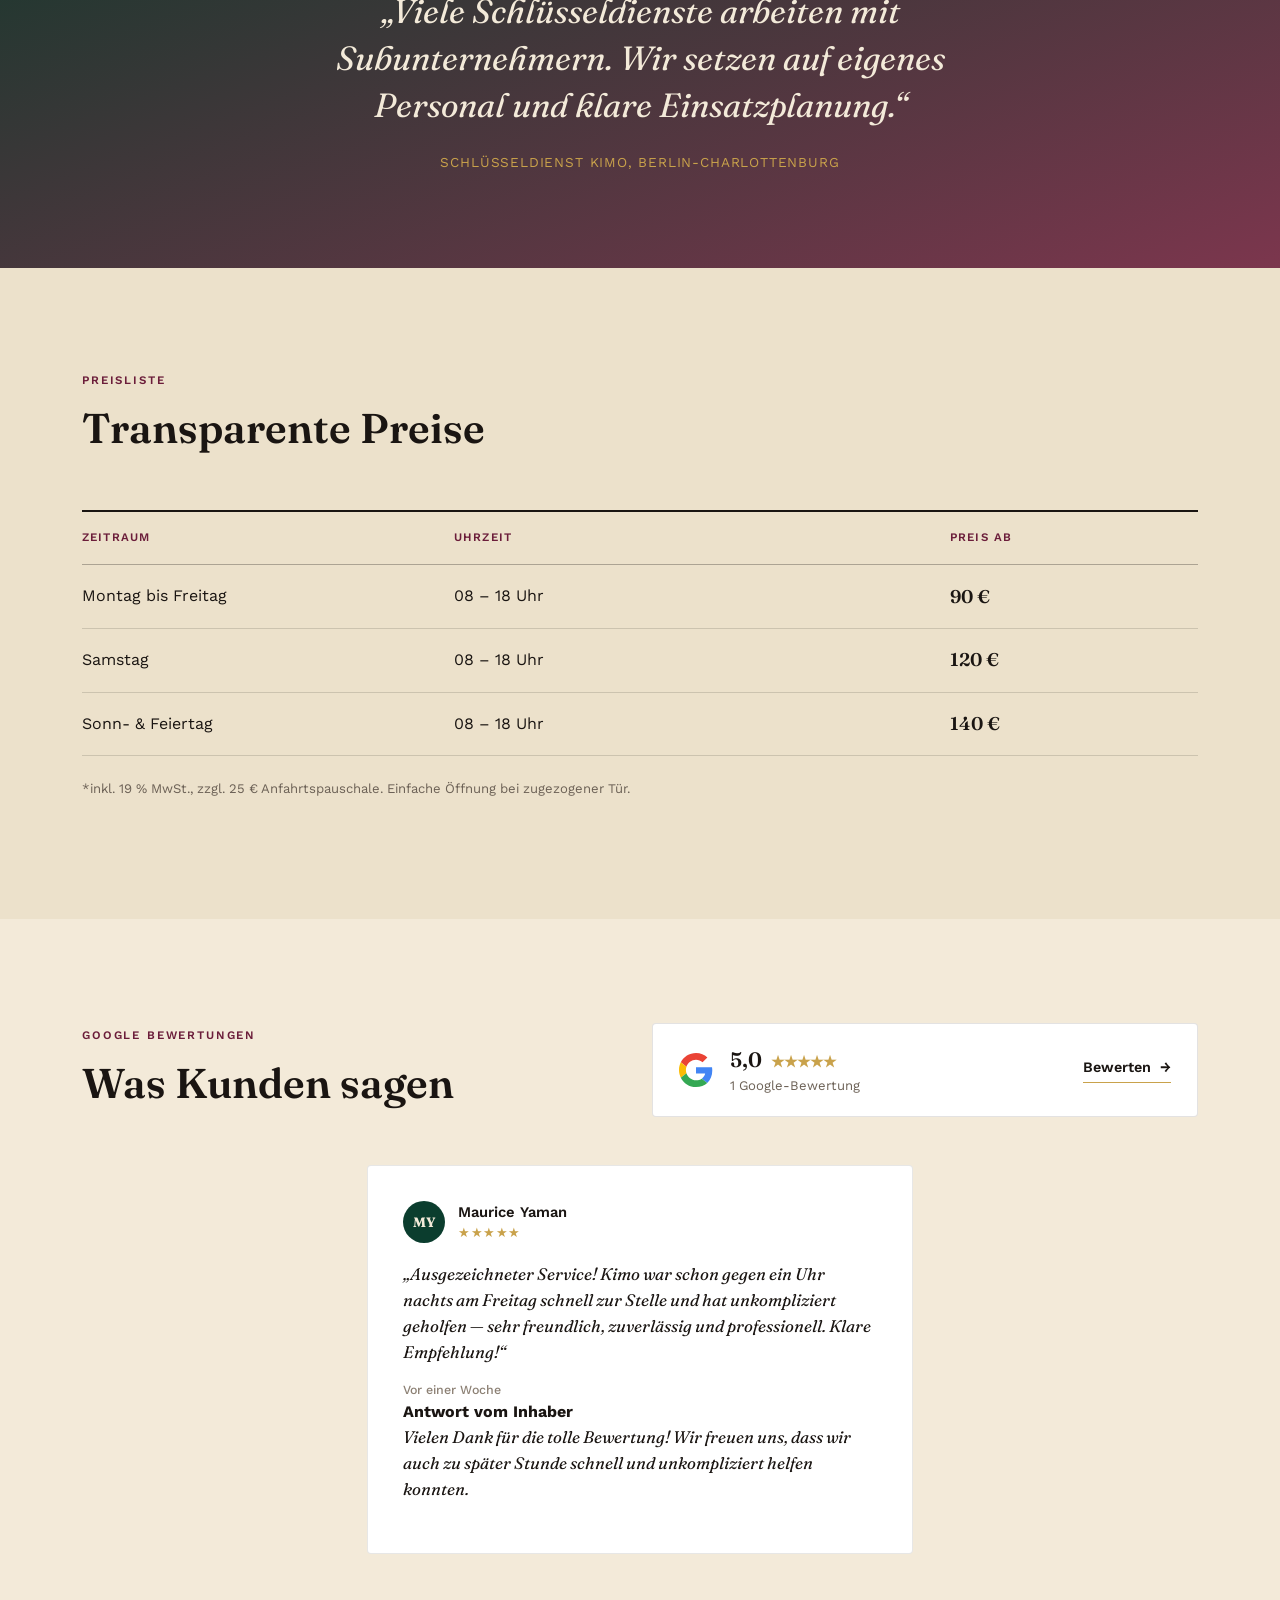
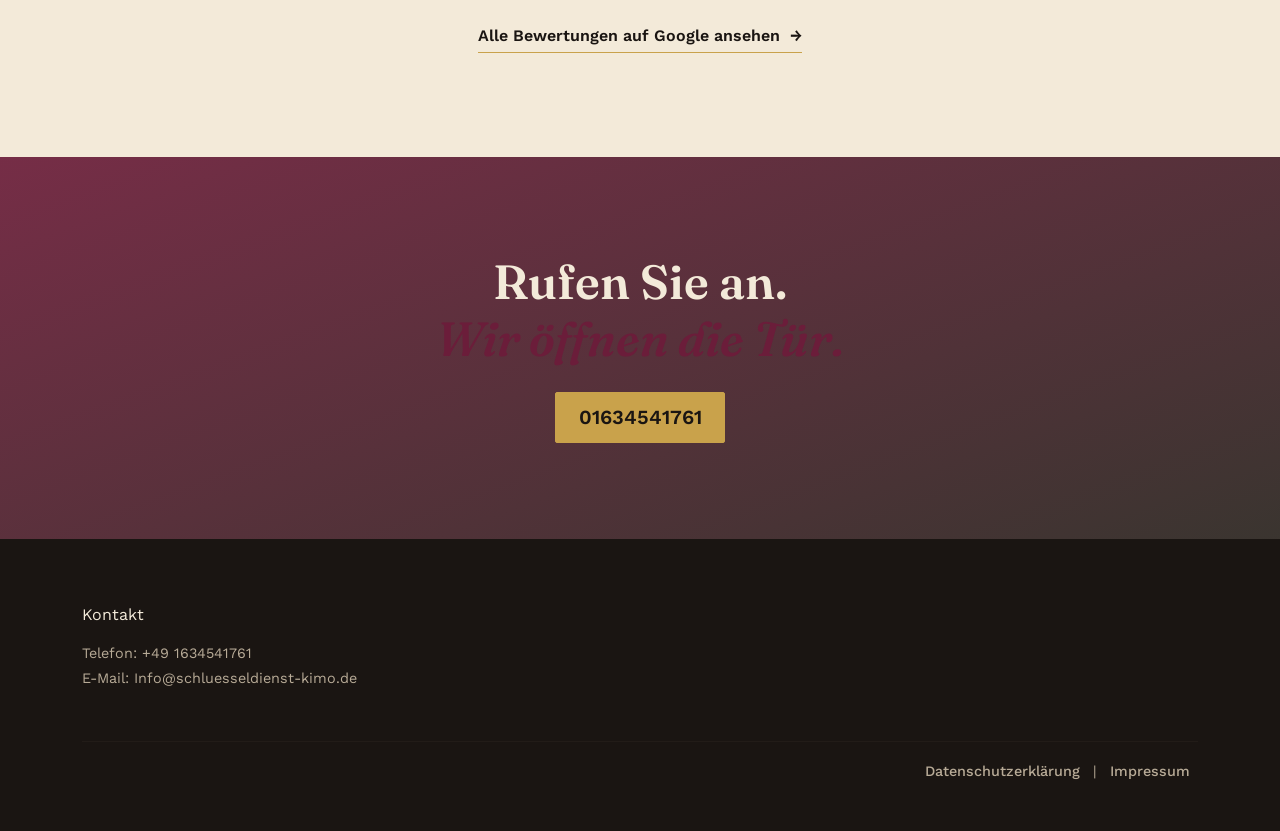
==== commit 5ac295aa: "Add files via upload" ====
--- a/index.html
+++ b/index.html
@@ -21,8 +21,7 @@
       <ul class="navbar-nav ms-auto align-items-lg-center gap-lg-4">
         <li class="nav-item"><a class="nav-link" href="#leistungen">Leistungen</a></li>
         <li class="nav-item"><a class="nav-link" href="#geschichte">Über uns</a></li>
-        <li class="nav-item"><a class="nav-link" href="#preise">Konditionen</a></li>
-        <li class="nav-item"><a class="nav-link" href="datenschutz.html">Datenschutzerklärung</a></li>
+        <li class="nav-item"><a class="nav-link" href="#preise">Preisliste</a></li>
         <li class="nav-item"><a class="nav-link" href="#bewertungen">Bewertungen</a></li>
         <li class="nav-item"><a class="btn btn-gold" href="tel:+4901634541761">Anrufen</a></li>
       </ul>
@@ -105,7 +104,7 @@
     <div class="row justify-content-center">
       <div class="col-lg-8 text-center fade-up">
         <p class="pull-quote">„Viele Schlüsseldienste arbeiten mit Subunternehmern. Wir setzen auf eigenes Personal und klare Einsatzplanung.“</p>
-        <span class="quote-attr">— Schlüsseldienst Haymov, Berlin-Charlottenburg</span>
+        <span class="quote-attr">Schlüsseldienst kimo, Berlin-Charlottenburg</span>
       </div>
     </div>
   </div>
@@ -116,15 +115,15 @@
   <div class="container">
     <div class="row mb-5">
       <div class="col-lg-6 fade-up">
-        <p class="kicker">Konditionen</p>
+        <p class="kicker">Preisliste</p>
         <h2 class="section-title-art">Transparente Preise</h2>
       </div>
     </div>
     <div class="menu-card fade-up">
       <div class="menu-row menu-row--head">
-        <span>Zeitraum</span><span>Uhrzeit</span><span>Preis ab*</span>
-      </div>
-      <div class="menu-row"><span>Montag bis Freitag</span><span>08 – 18 Uhr</span><span>90&nbsp;€</span></div>
+        <span>Zeitraum</span><span>Uhrzeit</span><span>Preis ab</span>
+      </div>
+       <div class="menu-row"><span>Montag bis Freitag</span><span>08 – 18 Uhr</span><span class="menu-price">90&nbsp;€</span></div>
       <div class="menu-row"><span>Samstag</span><span>08 – 18 Uhr</span><span class="menu-price">120&nbsp;€</span></div>
       <div class="menu-row"><span>Sonn- &amp; Feiertag</span><span>08 – 18 Uhr</span><span class="menu-price">140&nbsp;€</span></div>
     </div>
@@ -194,7 +193,7 @@
   <div class="container">
     <!--    <div class="row gy-4">-->
     <!--      <div class="col-md-4">-->
-    <!--        <div class="navbar-brand mb-2">Haymov</div>-->
+    <!--        <div class="navbar-brand mb-2">Schlüsseldienst kimo</div>-->
     <!--        <p class="fmuted-art">Krumme Str. 4, 10585 Berlin</p>-->
     <!--      </div>-->
     <!--      <div class="col-md-4">-->
@@ -206,35 +205,22 @@
     <!--      </div>-->
     <!--    </div>-->
     <!--    <hr>-->
-    <div class="row gy-4" id="impressum">
-      <div class="col-md-4">
-        <p class="footer-legal-title">Impressum — Angaben gemäß § 5 DDG</p>
-        <p class="fmuted-art mb-1">Schlüsseldienst Kimo</p>
-        <p class="fmuted-art mb-1">Inhaber: Özcan Özgün</p>
-        <p class="fmuted-art">Augsburgerstr. 22<br>10789 Berlin<br>Deutschland</p>
-      </div>
+    <div class="row gy-4" id="impressum"> 
       <div class="col-md-4">
         <p class="footer-legal-title">Kontakt</p>
-        <p class="fmuted-art mb-1">Telefon: 01634541761</p>
+        <p class="fmuted-art mb-1">Telefon: +49 1634541761</p>
         <p class="fmuted-art">E-Mail: Info@schluesseldienst-kimo.de</p>
-        <p class="footer-legal-title mt-3">Rechtsform</p>
-        <p class="fmuted-art">Einzelunternehmen</p>
-      </div>
-      <div class="col-md-4">
-        <p class="footer-legal-title">Umsatzsteuer-ID</p>
-        <p class="fmuted-art mb-1">USt-IdNr. gemäß § 27a UStG:</p>
-        <p class="fmuted-art">DE358768038</p>
-        <p class="footer-legal-title mt-3">Verantwortlich für den Inhalt</p>
-        <p class="fmuted-art mb-1">Özcan Özgün</p>
-        <p class="fmuted-art">Augsburgerstr. 22, 10789 Berlin</p>
-      </div>
+      </div>    
     </div>
     <hr>
-    <!--    <p class="fmuted-art small mb-0">© Schlüsseldienst Haymov — Design-Konzept 3 / 3 · Artistic</p>-->
-  </div>
+  <p class="fmuted-art text-end">
+    <a class="nav-link d-inline" href="datenschutz.html">Datenschutzerklärung</a>
+      |
+    <a class="nav-link d-inline" href="impressum.html">Impressum</a>
+  </p>
 </footer>
 
 <script src="https://cdn.jsdelivr.net/npm/bootstrap@5.3.3/dist/js/bootstrap.bundle.min.js"></script>
 <script src="script.js"></script>
 </body>
-</html>
+</html>
--- a/style.css
+++ b/style.css
@@ -24,7 +24,7 @@
 .nav-art{background:rgba(243,234,217,.88); backdrop-filter:blur(10px); padding:1.2rem 0; border-bottom:1px solid transparent; transition:.3s;}
 .nav-art.scrolled{border-color:rgba(26,21,18,.12);}
 .navbar-brand{font-weight:700; font-size:1.4rem; color:var(--ink)!important;}
-.nav-link{color:var(--ink)!important; font-weight:500; margin:0 .5rem;}
+.nav-link{color:#beb1a9(--ink)!important; font-weight:500; margin:0 .5rem;}
 .nav-link:hover{color:var(--burgundy)!important;}
 .btn-gold{background:var(--gold); color:var(--ink)!important; border-radius:2px; padding:.6rem 1.4rem; font-weight:600; transition:.3s; border:1px solid var(--gold);}
 .btn-gold:hover{background:transparent; color:var(--ink)!important;}
@@ -104,7 +104,7 @@
 .menu-card{border-top:2px solid var(--ink);}
 .menu-row{display:grid; grid-template-columns:1.2fr 1.6fr .8fr; padding:1.1rem 0; border-bottom:1px solid rgba(26,21,18,.15); align-items:center;}
 .menu-row--head{font-size:.72rem; text-transform:uppercase; letter-spacing:.1em; color:var(--burgundy); font-weight:600; border-bottom:1px solid rgba(26,21,18,.3);}
-.menu-price{font-family:'Fraunces',serif; font-weight:600; font-size:1.15rem; text-align:right;}
+.menu-price{font-family:'Fraunces',serif; font-weight:600; font-size:1.15rem; text-align:left;}
 .menu-note{color:#6b6055; font-size:.82rem; margin-top:1.4rem;}
 @media(max-width:576px){.menu-row{grid-template-columns:1fr 1fr; row-gap:.2rem;} .menu-price{grid-column:1/3; text-align:left;}}
 
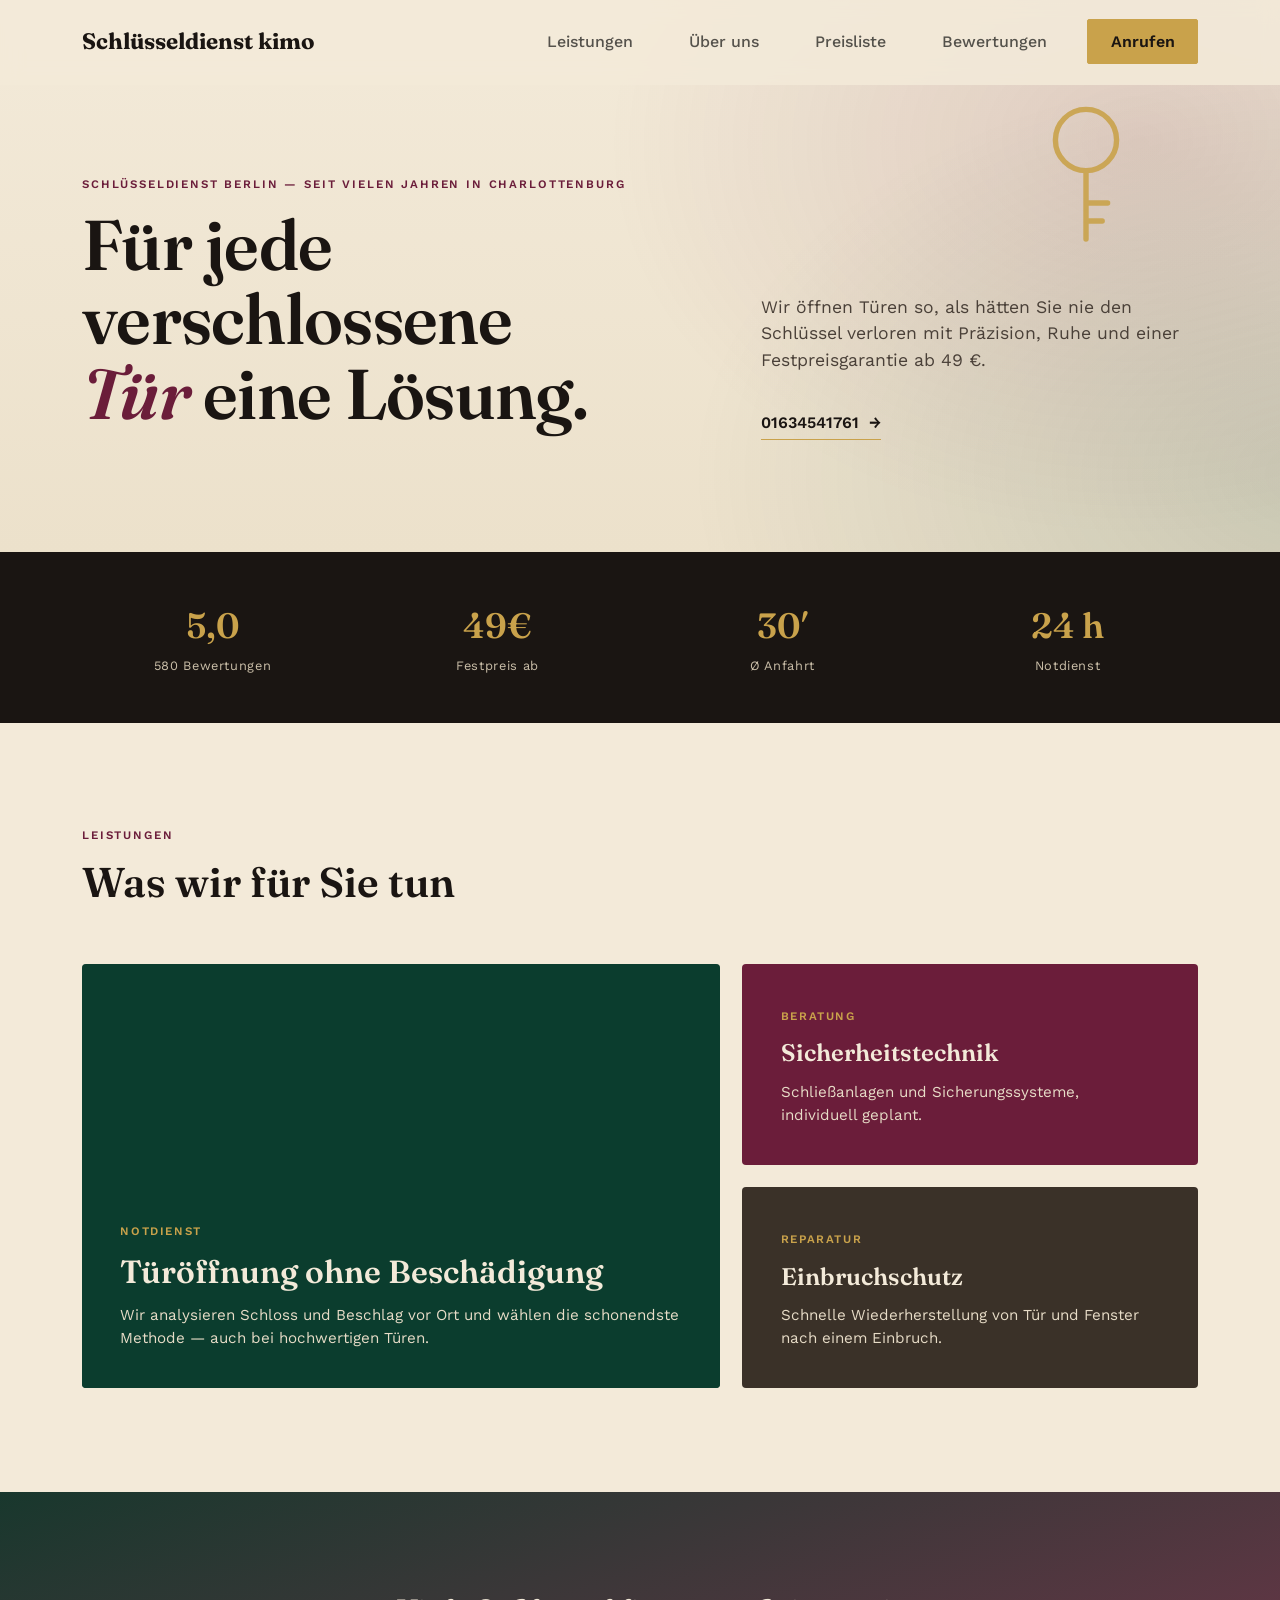
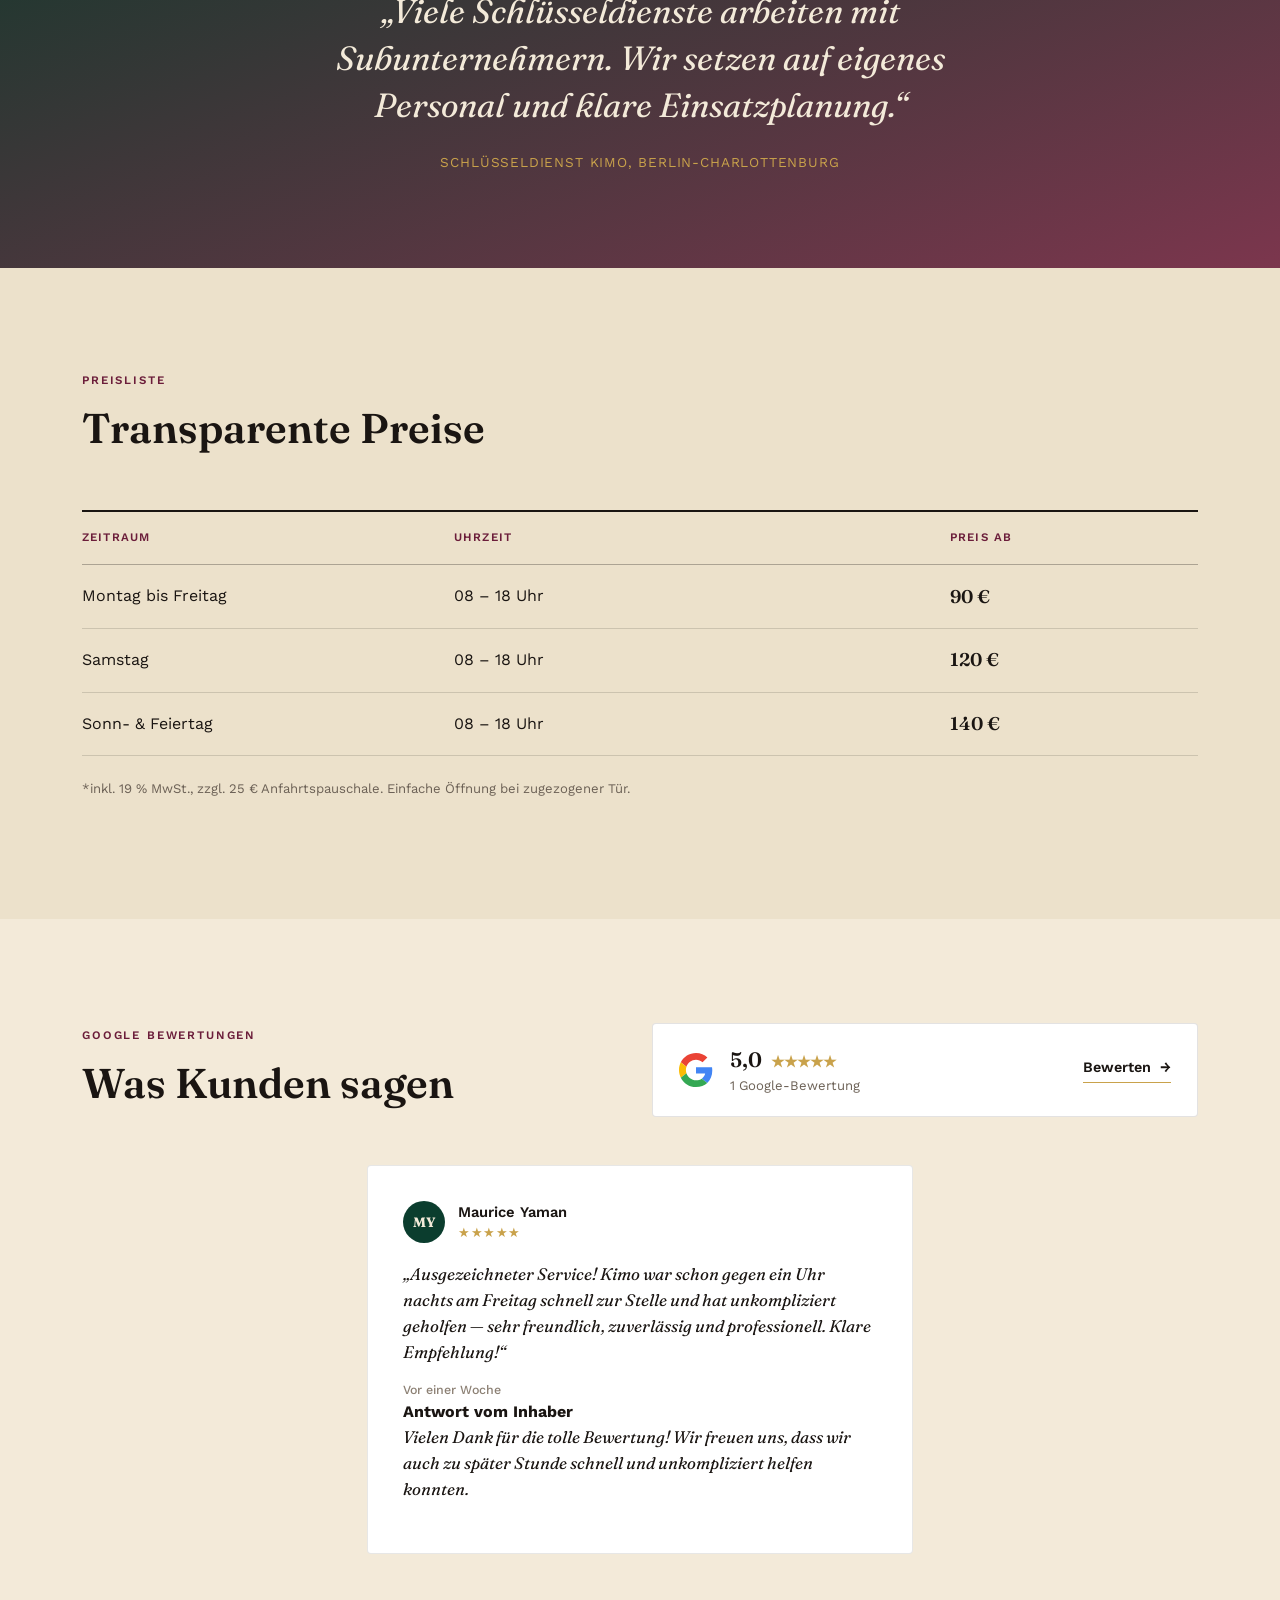
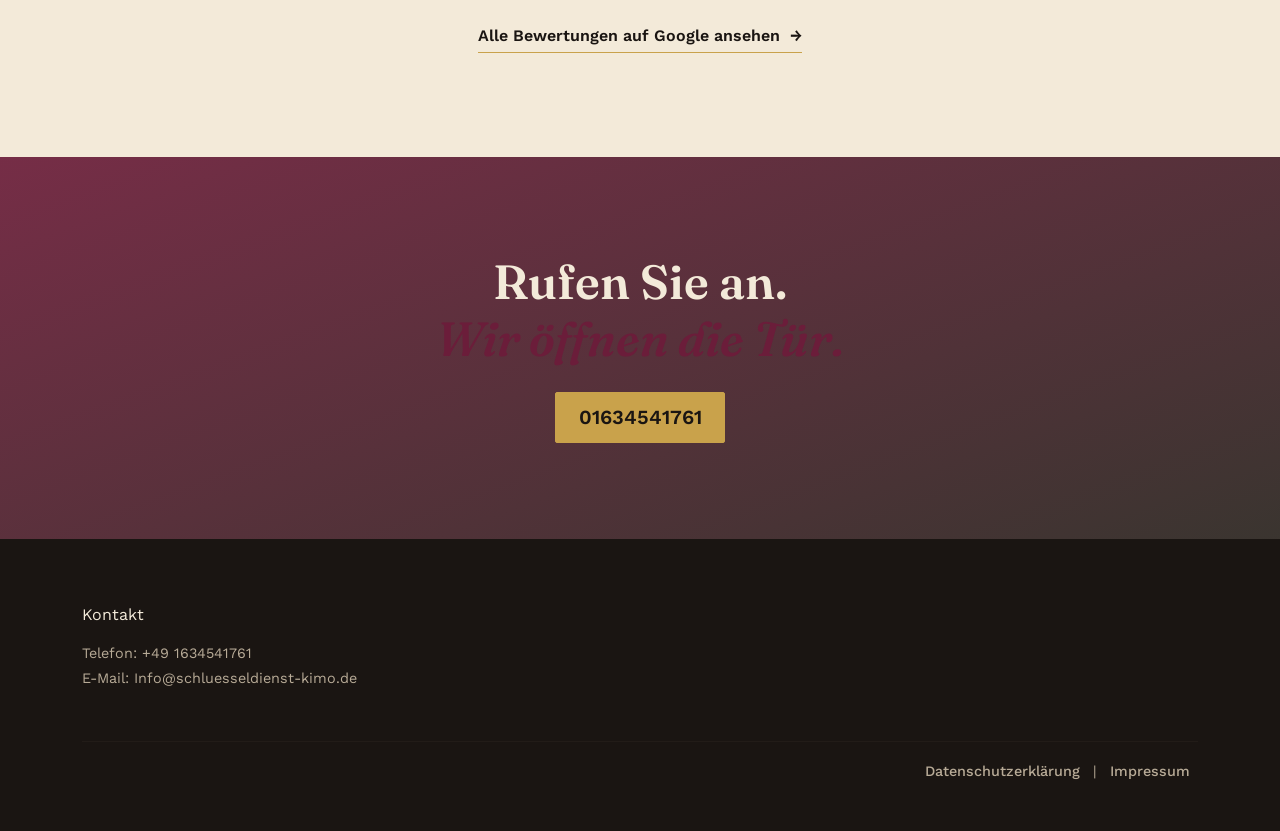
==== commit e4283d5f: "Update index.html" ====
--- a/index.html
+++ b/index.html
@@ -40,7 +40,7 @@
         <h1 class="display-title">Für jede<br>verschlossene<br><em>Tür</em> eine Lösung.</h1>
       </div>
       <div class="col-lg-5 fade-up delay-1">
-        <p class="hero-art-desc">Wir öffnen Türen so, als hätten Sie nie den Schlüssel verloren — mit Präzision, Ruhe und einer Festpreisgarantie ab 49&nbsp;€.</p>
+        <p class="hero-art-desc">Wir öffnen Türen so, als hätten Sie nie den Schlüssel verloren mit Präzision, Ruhe und einer Festpreisgarantie ab 49&nbsp;€.</p>
         <a href="tel:+4901634541761" class="link-arrow">01634541761 <span>→</span></a>
       </div>
     </div>
@@ -223,4 +223,4 @@
 <script src="https://cdn.jsdelivr.net/npm/bootstrap@5.3.3/dist/js/bootstrap.bundle.min.js"></script>
 <script src="script.js"></script>
 </body>
-</html>+</html>
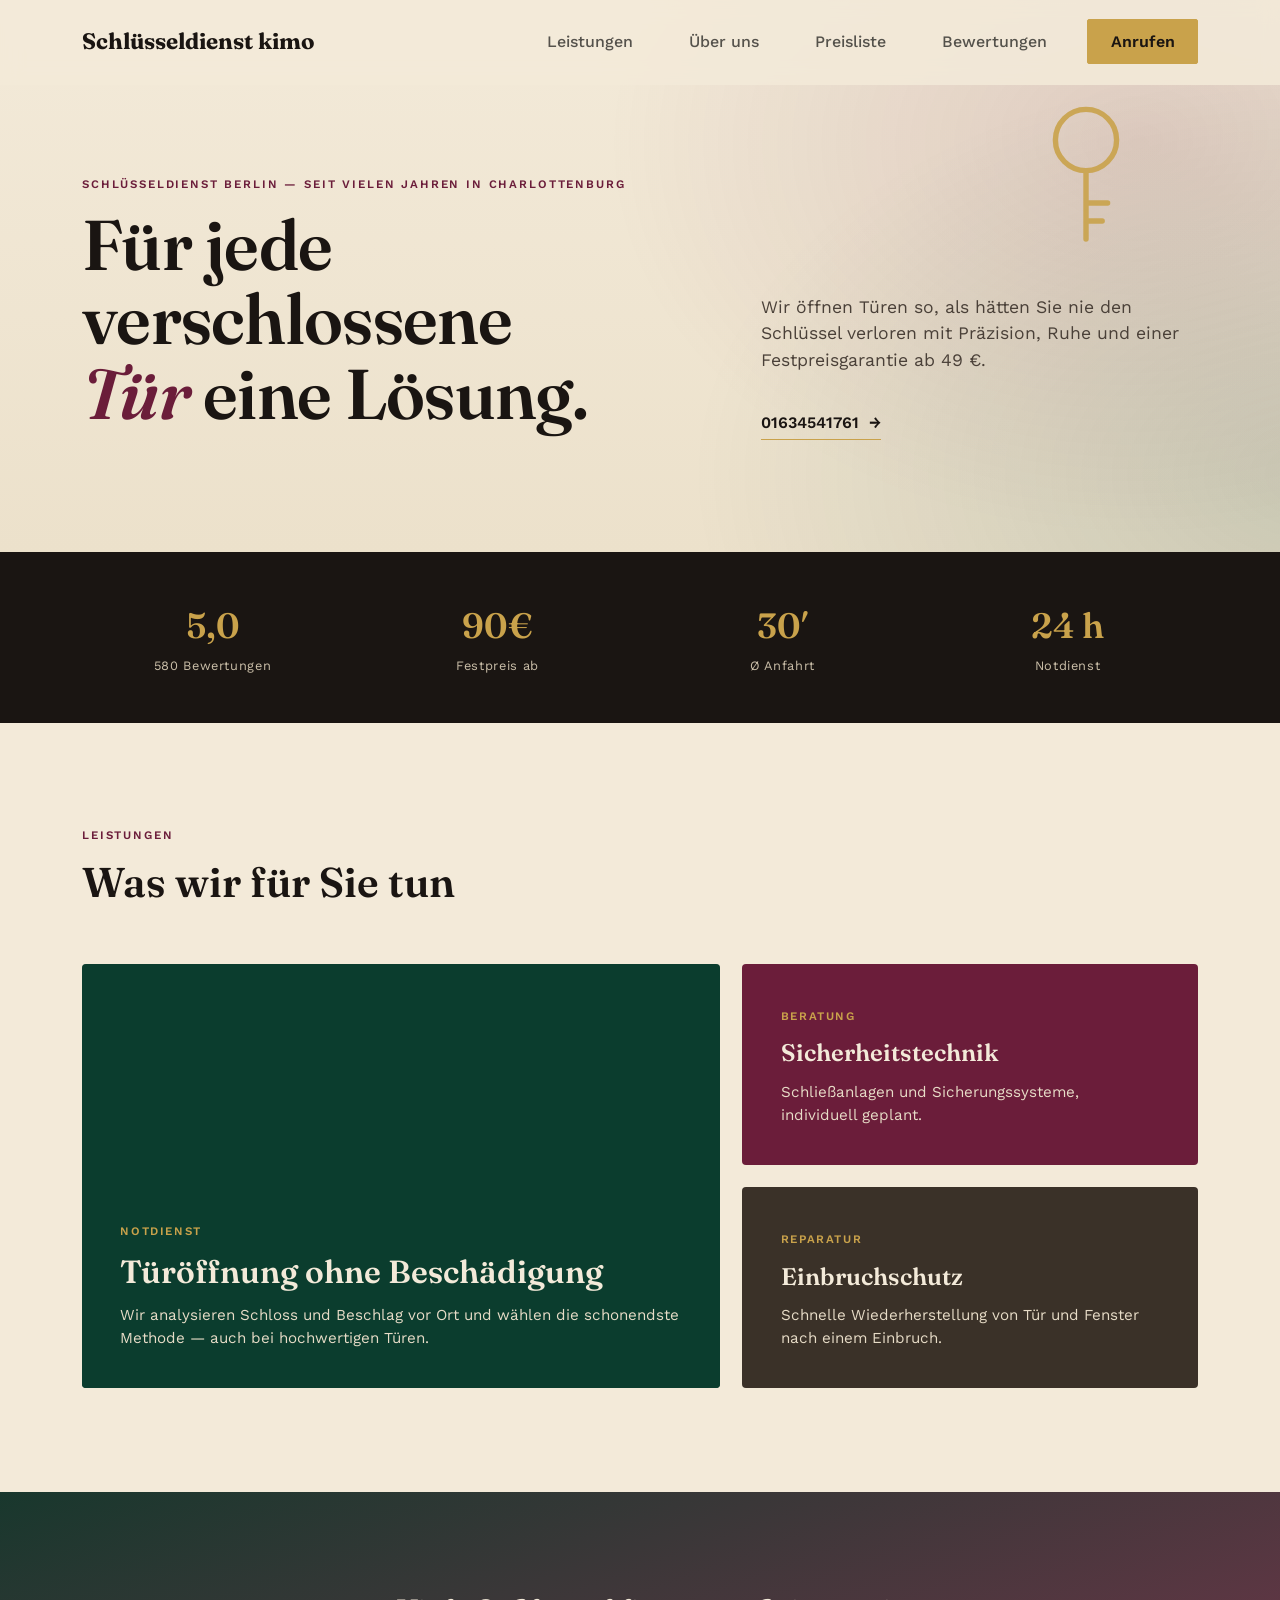
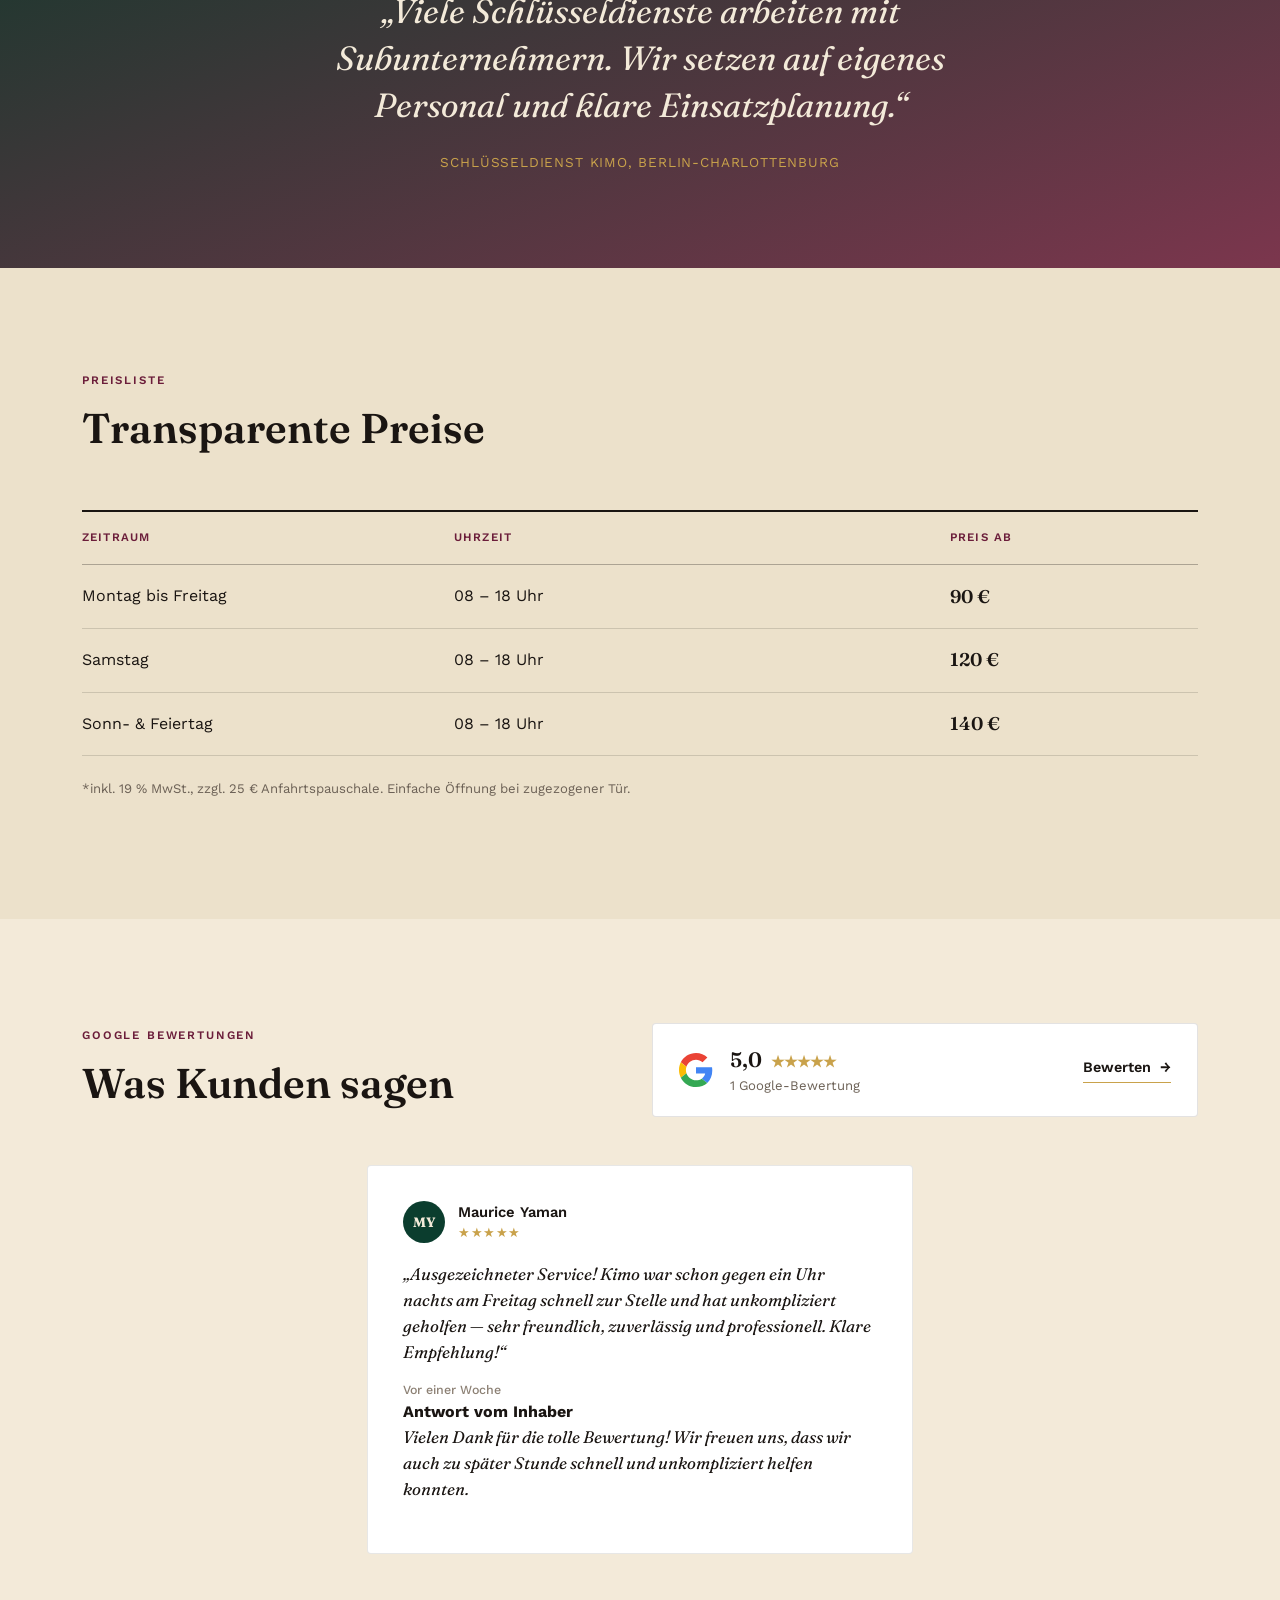
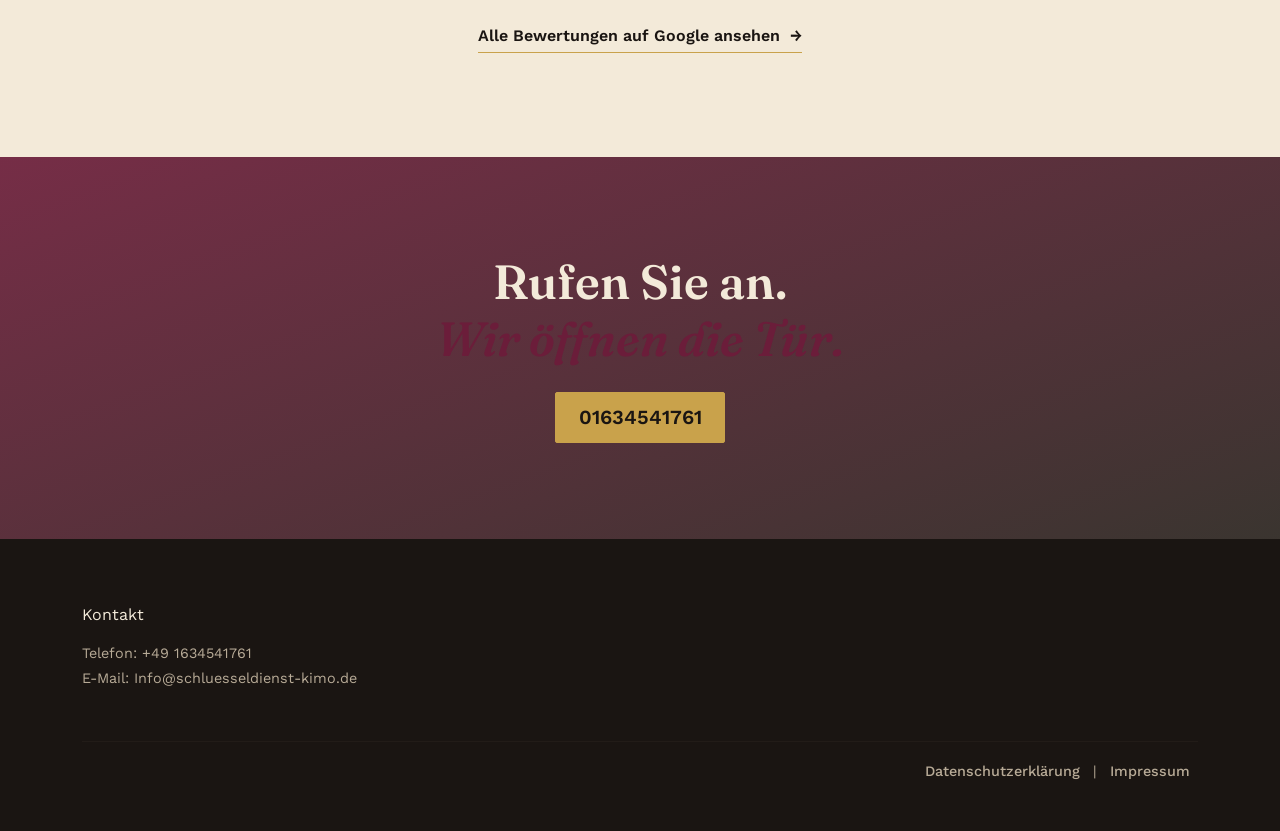
==== commit b6062b83: "Update index.html" ====
--- a/index.html
+++ b/index.html
@@ -58,7 +58,7 @@
   <div class="container">
     <div class="row text-center gy-4">
       <div class="col-6 col-md-3 fade-up"><div class="marker-num">5,0</div><div class="marker-label">580 Bewertungen</div></div>
-      <div class="col-6 col-md-3 fade-up delay-1"><div class="marker-num">49€</div><div class="marker-label">Festpreis ab</div></div>
+      <div class="col-6 col-md-3 fade-up delay-1"><div class="marker-num">90€</div><div class="marker-label">Festpreis ab</div></div>
       <div class="col-6 col-md-3 fade-up delay-2"><div class="marker-num">30′</div><div class="marker-label">Ø Anfahrt</div></div>
       <div class="col-6 col-md-3 fade-up delay-3"><div class="marker-num">24 h</div><div class="marker-label">Notdienst</div></div>
     </div>
